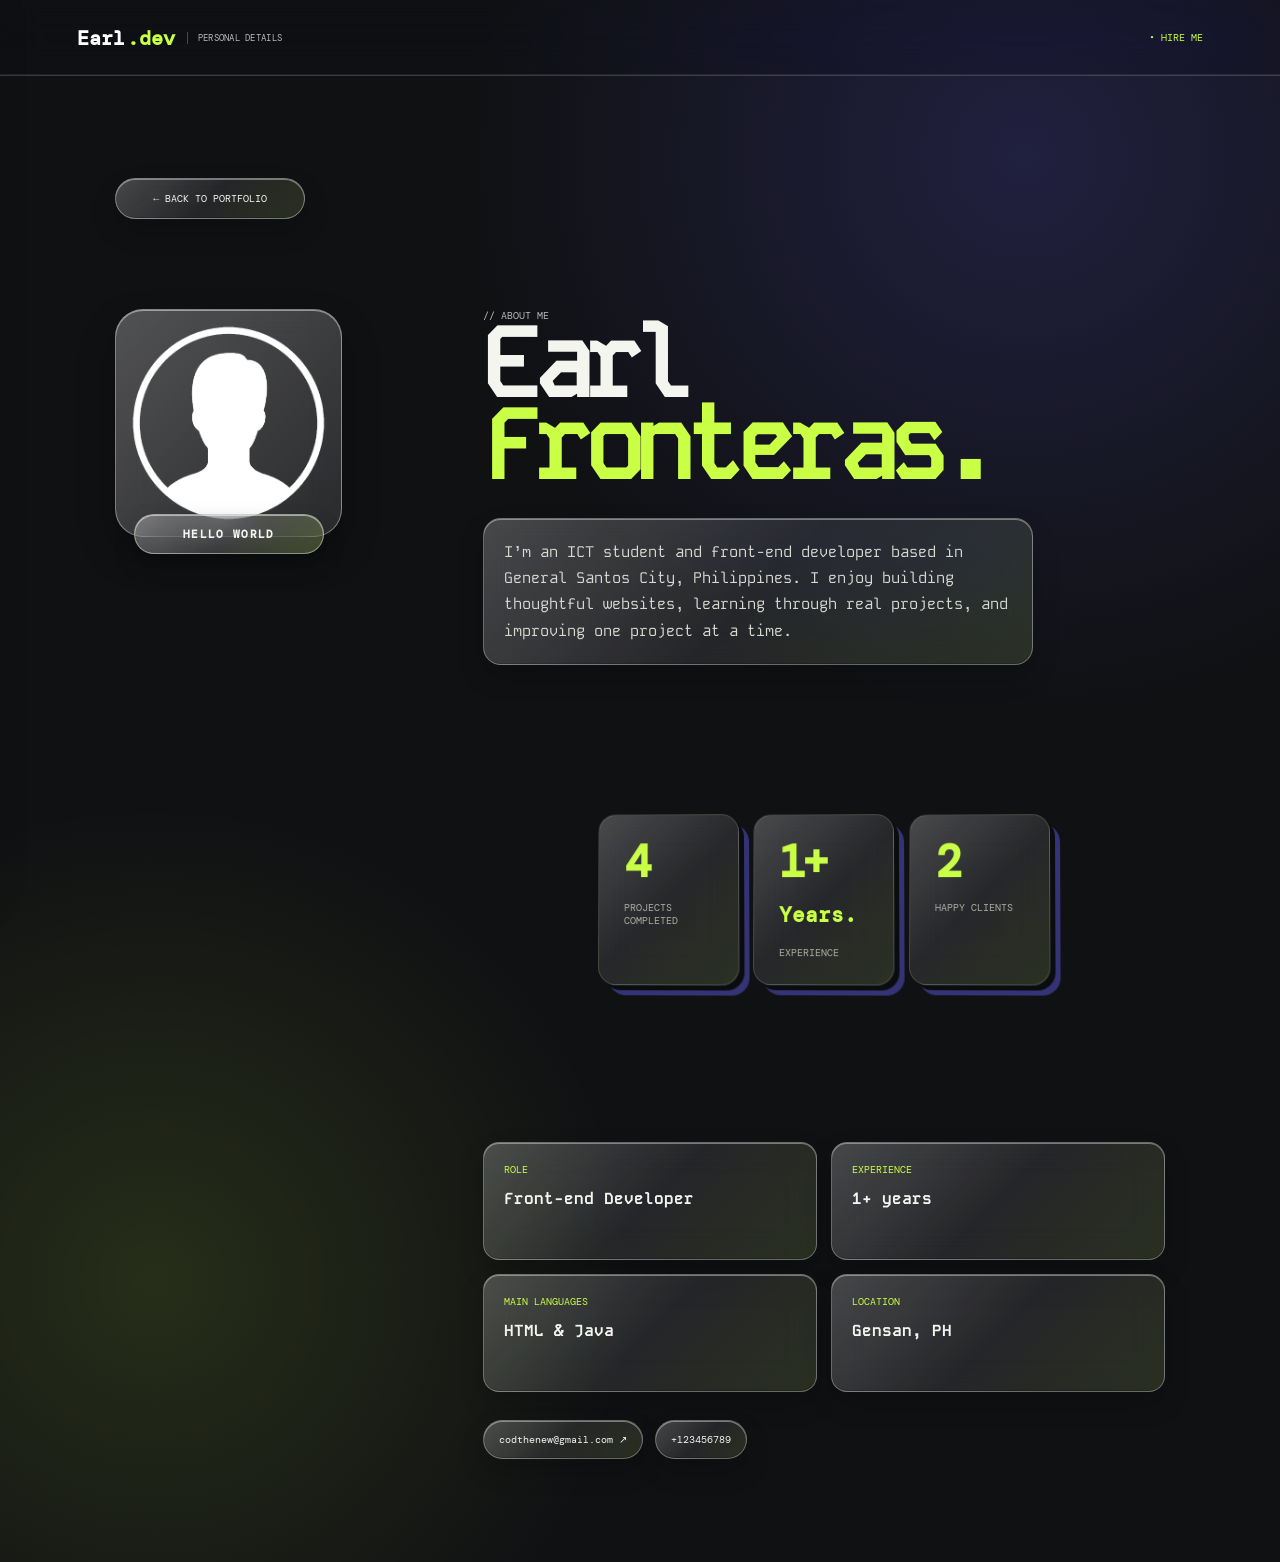
==== personal-details.html @ 598f4ed7 "Add files via upload" ====
<!doctype html>
<html lang="en">
<head>
  <meta charset="UTF-8">
  <script>try{if(localStorage.getItem('portfolio-theme')==='light')document.documentElement.classList.add('light-theme')}catch{}</script>
  <meta name="viewport" content="width=device-width,initial-scale=1">
  <title>Personal Details | </title>
  <link rel="preconnect" href="https://fonts.googleapis.com">
  <link rel="preconnect" href="https://fonts.gstatic.com" crossorigin>
  <link href="https://fonts.googleapis.com/css2?family=DM+Mono:wght@400;500&family=Kode+Mono:wght@400;500;600;700&family=Manrope:wght@400;600;700;800&display=swap" rel="stylesheet">
  <link rel="stylesheet" href="style.css">
  <style>
    body::after{content:"";position:fixed;z-index:100;inset:0;border-right:1px solid rgba(255,255,255,.42);background:linear-gradient(135deg,rgba(255,255,255,.26),rgba(255,255,255,.07) 48%,rgba(99,93,241,.16)),rgba(17,19,21,.48);box-shadow:inset 0 1px 0 rgba(255,255,255,.42),0 0 36px rgba(0,0,0,.24);transform:translateX(-101%);transition:transform .42s cubic-bezier(.76,0,.24,1);pointer-events:none;backdrop-filter:blur(24px) saturate(160%);-webkit-backdrop-filter:blur(24px) saturate(160%)}
    body.page-leaving::after,body.page-entering::after{transform:translateX(0)}
    body.page-leaving header,body.page-leaving main{opacity:0;transform:translateY(-12px);transition:opacity .25s ease,transform .25s ease}
    .details-page .back-link{justify-content:center;min-width:190px;padding:13px 18px;border:2px solid #c9ff45;border-radius:999px;transition:background .22s ease,color .22s ease,transform .25s cubic-bezier(.16,1,.3,1),box-shadow .25s ease}
    .details-page .back-link:hover,.details-page .back-link:focus-visible{background:#c9ff45;color:#101113;text-decoration:none;transform:translateX(-5px) scale(1.06);box-shadow:0 0 22px rgba(201,255,69,.55)}
    .details-page{background:radial-gradient(circle at 80% 10%,rgba(99,93,241,.2),transparent 32%),radial-gradient(circle at 12% 82%,rgba(201,255,69,.12),transparent 28%),#101113}
    .details-page header{border-bottom:1px solid rgba(255,255,255,.18);background:rgba(16,17,19,.32);box-shadow:inset 0 -1px 0 rgba(255,255,255,.08);backdrop-filter:blur(20px) saturate(155%);-webkit-backdrop-filter:blur(20px) saturate(155%)}
    .details-page .back-link,.details-page .profile-hello,.details-page .details-intro,.details-page .achievement-strip article,.details-page .details-list div,.details-page .details-contact a{border:1px solid rgba(255,255,255,.3);background:linear-gradient(135deg,rgba(255,255,255,.2),rgba(255,255,255,.05) 50%,rgba(201,255,69,.09)),rgba(255,255,255,.045);box-shadow:inset 0 1px 0 rgba(255,255,255,.38),inset 0 -1px 0 rgba(0,0,0,.18),0 12px 26px rgba(0,0,0,.19);backdrop-filter:blur(18px) saturate(150%);-webkit-backdrop-filter:blur(18px) saturate(150%)}
    .details-page .back-link{border-color:rgba(255,255,255,.38);color:#f5f5f0}.details-page .back-link:hover,.details-page .back-link:focus-visible{border-color:rgba(255,255,255,.62);background:linear-gradient(135deg,rgba(255,255,255,.3),rgba(255,255,255,.1) 50%,rgba(201,255,69,.18)),rgba(255,255,255,.08);color:#fff;box-shadow:inset 0 1px 0 rgba(255,255,255,.5),0 17px 30px rgba(0,0,0,.28)}
    .details-page .details-photo{padding:8px;border:1px solid rgba(255,255,255,.38);border-radius:28px;background:linear-gradient(135deg,rgba(255,255,255,.24),rgba(255,255,255,.06)),rgba(255,255,255,.05);box-shadow:inset 0 1px 0 rgba(255,255,255,.46),0 18px 36px rgba(0,0,0,.28);backdrop-filter:blur(18px);-webkit-backdrop-filter:blur(18px)}
    .details-page .profile-hello{border-color:rgba(255,255,255,.42);background:linear-gradient(135deg,rgba(255,255,255,.27),rgba(255,255,255,.08) 52%,rgba(201,255,69,.18)),rgba(255,255,255,.07);box-shadow:inset 0 1px 0 rgba(255,255,255,.5),0 10px 22px rgba(0,0,0,.24);color:#f5f5f0}.details-page .profile-hello:hover,.details-page .profile-hello:focus-visible{background:linear-gradient(135deg,rgba(255,255,255,.36),rgba(255,255,255,.13) 52%,rgba(201,255,69,.24)),rgba(255,255,255,.1);box-shadow:inset 0 1px 0 rgba(255,255,255,.62),0 16px 28px rgba(0,0,0,.3)}
    .details-page .details-intro{margin:32px 0;padding:20px;border-radius:18px;color:#d5d9d1}.details-page .achievement-strip,.details-page .details-list{gap:14px;background:transparent}.details-page .achievement-strip article{border-radius:18px}.details-page .achievement-strip article:hover{background:linear-gradient(135deg,rgba(255,255,255,.3),rgba(255,255,255,.1) 50%,rgba(201,255,69,.2)),rgba(255,255,255,.08);color:#f5f5f0;box-shadow:inset 0 1px 0 rgba(255,255,255,.54),0 18px 32px rgba(0,0,0,.27);transform:translateY(-7px) scale(1.04)}
    .details-page .achievement-strip article:hover strong{color:#c9ff45}.details-page .achievement-strip article:hover>span{color:#d5d9d1}.details-page .details-list div{border-radius:16px}.details-page .details-contact a{padding:12px 15px;border-radius:999px;color:#f5f5f0;transition:transform .25s cubic-bezier(.16,1,.3,1),background .25s ease,box-shadow .25s ease}.details-page .details-contact a:hover,.details-page .details-contact a:focus-visible{background:rgba(255,255,255,.16);color:#c9ff45;box-shadow:inset 0 1px 0 rgba(255,255,255,.5),0 10px 22px rgba(0,0,0,.22);transform:translateY(-3px)}
    .details-page .details-grid{grid-template-columns:minmax(210px,.55fr) 1.65fr}.details-page .achievement-strip article{min-height:164px;padding:25px}.details-page .achievement-strip strong{font-size:clamp(34px,3.5vw,50px)}.details-page .achievement-strip article>span{margin-top:16px;font-size:10px}@media(max-width:650px){.details-page .details-grid{grid-template-columns:1fr}.details-page .achievement-strip article{min-height:122px;padding:22px}}
    body.light-theme.details-page .logo span,body.light-theme.details-page .details-copy h1 span,body.light-theme.details-page .achievement-strip strong,body.light-theme.details-page .details-list dt,body.light-theme.details-page .available{color:#4d7310}body.light-theme.details-page .profile-hello{color:#243707}body.light-theme.details-page .achievement-strip article:hover strong,body.light-theme.details-page .details-contact a:hover{color:#4d7310}
    body.light-theme.details-page .details-intro{border-color:rgba(255,255,255,.72);background:linear-gradient(135deg,rgba(255,255,255,.72),rgba(255,255,255,.25) 50%,rgba(201,255,69,.12)),rgba(225,229,222,.36);box-shadow:inset 0 1px 0 rgba(255,255,255,.9),inset 0 -1px 0 rgba(69,78,67,.1),0 12px 26px rgba(44,52,42,.12);color:#384321}
    body.light-theme.details-page .achievement-strip article{border-color:rgba(255,255,255,.66);background:linear-gradient(135deg,rgba(218,223,214,.88),rgba(195,202,190,.54) 52%,rgba(176,198,128,.28)),rgba(180,189,174,.4);box-shadow:inset 0 1px 0 rgba(255,255,255,.74),inset 0 -1px 0 rgba(69,78,67,.16),0 12px 26px rgba(44,52,42,.15)}body.light-theme.details-page .achievement-strip article>span{color:#354332}
    @media (pointer:fine){body.details-page{cursor:none}body.details-page a,body.details-page button{cursor:none}.cursor-dot,.cursor-ring{position:fixed;top:0;left:0;z-index:200;pointer-events:none;opacity:0;transform:translate(-50%,-50%);transition:opacity .2s ease,width .25s cubic-bezier(.16,1,.3,1),height .25s cubic-bezier(.16,1,.3,1),background .25s ease,border-color .25s ease}.cursor-dot{width:7px;height:7px;border-radius:50%;background:#c9ff45;box-shadow:0 0 12px rgba(201,255,69,.8)}.cursor-ring{width:32px;height:32px;border:1px solid rgba(255,255,255,.72);border-radius:50%;background:rgba(255,255,255,.08);box-shadow:inset 0 1px 0 rgba(255,255,255,.45),0 3px 12px rgba(0,0,0,.2);backdrop-filter:blur(5px);-webkit-backdrop-filter:blur(5px)}.cursor-dot.is-visible,.cursor-ring.is-visible{opacity:1}.cursor-ring.is-hovering{width:48px;height:48px;border-color:#c9ff45;background:rgba(201,255,69,.14)}}
  </style>
</head>
<body class="details-page page-entering">
  <i class="cursor-dot" aria-hidden="true"></i><i class="cursor-ring" aria-hidden="true"></i>
  <header>
    <a class="logo" href="index.html">Earl<span>.dev</span><span class="role">personal details</span></a>
    <a class="available" href="mailto:earlgabfrontz@gmail.com">&bull; HIRE ME</a>
  </header>
  <main class="details-main">
    <a class="back-link" href="index.html?from=details">&larr; Back to portfolio</a>
    <div class="details-grid">
      <div class="details-photo-wrap">
        <img class="details-photo" src="profile-cutout.png" alt="Portrait of Earl">
        <button class="profile-hello" type="button" aria-label="Animate the Hello World badge">HELLO WORLD</button>
      </div>
      <div class="details-copy">
        <p class="label">// ABOUT ME</p>
        <h1>Earl<br><span>Fronteras.</span></h1>
        <p class="details-intro">I&rsquo;m an ICT student and front-end developer based in General Santos City, Philippines. I enjoy building thoughtful websites, learning through real projects, and improving one project at a time.</p>
        <section class="achievement-strip" aria-label="Experience highlights">
          <article><strong class="project-count" data-count-to="10">1</strong><span>Projects completed</span></article>
          <article><strong>1+<span> Years.</span></strong><span>Experience</span></article>
          <article><strong>2</strong><span>Happy clients</span></article>
        </section>
        <dl class="details-list">
          <div><dt>Role</dt><dd>Front-end Developer</dd></div>
          <div><dt>Experience</dt><dd>1+ years</dd></div>
          <div><dt>Main languages</dt><dd>HTML &amp; Java</dd></div>
          <div><dt>Location</dt><dd>Gensan, PH</dd></div>
        </dl>
        <div class="details-contact">
          <a href="mailto:codthenew@gmail.com">codthenew@gmail.com &nearr;</a>
          <a href="tel:123456789">+123456789</a>
        </div>
      </div>
    </div>
  </main>
  <script src="script.js"></script>
</body>
</html>
---- style.css ----
*{box-sizing:border-box}.details-list{grid-template-columns:repeat(2,minmax(0,1fr))}
.card{border-radius:18px}.language{border-radius:16px;overflow:hidden}
body .phone-art{padding:5px}.phone-art img{display:block;width:100%;height:100%;border-radius:17px;object-fit:cover;object-position:top}
.card-bottom a+a{margin-left:14px}
.letter-art{position:absolute;top:18%;right:9%;width:190px;height:140px;padding:22px;background:#f8f7ed;border:3px solid #101113;box-shadow:10px 10px 0 #e85a40;transform:rotate(8deg);transition:transform .35s ease}.letter-art::after{content:"";position:absolute;right:0;bottom:0;border-style:solid;border-width:0 0 54px 88px;border-color:transparent transparent #e85a40 transparent}.letter-art span{font:700 13px 'DM Mono',monospace;letter-spacing:.06em}.letter-art i{position:absolute;left:24px;bottom:20px;color:#e85a40;font-size:38px;font-style:normal}.confession-card:hover .letter-art{transform:rotate(-5deg) translateY(-8px)}.phone-art{position:absolute;top:13%;right:12%;width:145px;height:255px;padding-top:45px;border:5px solid #101113;border-radius:25px;background:#c9ff45;color:#101113;box-shadow:10px 10px 0 #4b45bf;text-align:center;transform:rotate(9deg);transition:transform .35s ease}.phone-art i{position:absolute;top:10px;left:50%;width:55px;height:10px;border-radius:99px;background:#101113;transform:translateX(-50%)}.phone-art strong{display:block;font:700 26px 'DM Mono',monospace}.phone-art em{display:block;margin-top:65px;font:9px 'DM Mono',monospace;font-style:normal;letter-spacing:.08em}.phone-card:hover .phone-art{transform:rotate(0) translateY(-9px)}@media(max-width:650px){.letter-art{right:-18px;opacity:.72}.phone-art{right:-12px;opacity:.72;transform:rotate(9deg) scale(.78);transform-origin:top right}}
.skill-groups{display:grid;grid-template-columns:repeat(2,minmax(0,1fr));gap:42px}.skill-group{padding:24px;border:1px solid rgba(255,255,255,.24);border-radius:22px;background:linear-gradient(135deg,rgba(255,255,255,.14),rgba(255,255,255,.045) 48%,rgba(255,255,255,.1)),rgba(255,255,255,.03);box-shadow:inset 0 1px 0 rgba(255,255,255,.26),inset 0 -1px 0 rgba(0,0,0,.15),0 14px 28px rgba(0,0,0,.13);backdrop-filter:blur(18px) saturate(145%);-webkit-backdrop-filter:blur(18px) saturate(145%);transition:transform .35s cubic-bezier(.16,1,.3,1),border-color .35s ease,box-shadow .35s ease}.skill-group:hover{transform:translateY(-5px);border-color:rgba(255,255,255,.46);box-shadow:inset 0 1px 0 rgba(255,255,255,.38),inset 0 -1px 0 rgba(0,0,0,.1),0 20px 36px rgba(0,0,0,.22)}.skill-group h3{margin:0 0 25px;color:#c9ff45;font:700 14px 'DM Mono',monospace;text-transform:uppercase;letter-spacing:.08em}.skill-group .skill-bars{grid-template-columns:1fr;gap:22px}body.light-theme .skill-group{border-color:rgba(255,255,255,.66);background:linear-gradient(135deg,rgba(255,255,255,.62),rgba(255,255,255,.2) 48%,rgba(255,255,255,.42)),rgba(225,229,222,.32);box-shadow:inset 0 1px 0 rgba(255,255,255,.84),inset 0 -1px 0 rgba(69,78,67,.1),0 14px 28px rgba(44,52,42,.1)}@media(max-width:650px){.skill-groups{grid-template-columns:1fr;gap:22px}.skill-group{padding:20px}}
.hero-bio{padding:20px;border:1px solid rgba(255,255,255,.3);border-left:4px solid #c9ff45;border-radius:18px;background:linear-gradient(135deg,rgba(255,255,255,.17),rgba(255,255,255,.045) 50%,rgba(201,255,69,.08)),rgba(255,255,255,.04);box-shadow:inset 0 1px 0 rgba(255,255,255,.36),inset 0 -1px 0 rgba(0,0,0,.18),0 14px 30px rgba(0,0,0,.2);backdrop-filter:blur(20px) saturate(155%);-webkit-backdrop-filter:blur(20px) saturate(155%)}body.light-theme .hero-bio{border-color:rgba(255,255,255,.7);border-left-color:#8bbf24;background:linear-gradient(135deg,rgba(255,255,255,.65),rgba(255,255,255,.22) 50%,rgba(201,255,69,.12)),rgba(225,229,222,.34);box-shadow:inset 0 1px 0 rgba(255,255,255,.85),inset 0 -1px 0 rgba(69,78,67,.1),0 14px 30px rgba(44,52,42,.12)}
body.details-page .achievement-strip article{border:1px solid #ffffff24;box-shadow:5px 5px 0 #0b0c0d,10px 10px 0 #635df170;transform:perspective(700px) rotateX(2deg) rotateY(-2deg);transform-style:preserve-3d}body.details-page .achievement-strip article:hover{box-shadow:9px 9px 0 #0b0c0d,16px 16px 0 #635df180;transform:perspective(700px) translateY(-7px) rotateX(5deg) rotateY(-5deg) scale(1.04)}
body .hero-bio{cursor:zoom-in;transition:transform .25s cubic-bezier(.16,1,.3,1),background .25s ease,box-shadow .25s ease}body .hero-bio:hover{background:linear-gradient(135deg,rgba(255,255,255,.25),rgba(255,255,255,.08) 50%,rgba(201,255,69,.14)),rgba(255,255,255,.07);box-shadow:inset 0 1px 0 rgba(255,255,255,.46),inset 0 -1px 0 rgba(0,0,0,.12),0 20px 38px rgba(0,0,0,.28);transform:scale(1.025)}body .hero-bio:active{transform:scale(.98)}
.hero h1 .hero-word{-webkit-text-stroke:1px #dfff8d;text-shadow:2px 2px 0 #8eaf33,4px 4px 0 #6d8328,6px 6px 0 #4c5b1e,8px 8px 0 #635df1,12px 12px 18px rgba(0,0,0,.38);transition:text-shadow .3s ease}.hero h1:hover .hero-word{text-shadow:2px 2px 0 #8eaf33,5px 5px 0 #6d8328,8px 8px 0 #4c5b1e,12px 12px 0 #635df1,17px 17px 23px rgba(0,0,0,.45)}@media(max-width:650px){.hero h1 .hero-word{-webkit-text-stroke:0;text-shadow:2px 2px 0 #71872a,4px 4px 0 #635df1,7px 7px 12px rgba(0,0,0,.35)}}
@media(max-width:650px){body .intro-screen{min-height:100dvh;padding:24px 16px}body .intro-kicker{width:min(100%,320px);height:40px;font-size:clamp(22px,8vw,32px);white-space:nowrap}body .intro-progress{width:min(250px,74vw);margin-top:22px}}
#work .github-activity{display:block;width:100%;max-width:900px;padding:18px;border-radius:14px;background:#17181b}#work .github-activity svg{vertical-align:middle;margin-right:7px}#work .github-activity-label{vertical-align:middle}#work .github-activity-label b{margin-left:7px;font-size:15px}.github-chart{display:block;width:100%;min-height:118px;margin-top:16px;border-radius:8px;background:#101113;object-fit:contain}body.light-theme #work .github-activity{background:#c3c6c2}body.light-theme .github-chart{background:#ced1cd}
html body.light-theme{background:#ced1cd;color:#17191a}html body.light-theme header,html body.light-theme nav{background:rgba(206,209,205,.94)}html body.light-theme .skills-section{background:#c3c6c2}
.details-photo-wrap{position:relative;width:min(100%,330px)}.details-photo-wrap .details-photo{display:block;width:100%}.profile-hello{position:absolute;left:50%;bottom:-17px;z-index:2;min-width:190px;padding:12px 20px;border:2px solid #101113;border-radius:999px;background:#c9ff45;color:#101113;box-shadow:5px 5px 0 #635df1;transform:translateX(-50%);cursor:pointer;font:700 11px 'DM Mono',monospace;letter-spacing:.12em;text-align:center;white-space:nowrap;transition:transform .25s cubic-bezier(.16,1,.3,1),box-shadow .25s ease,background .25s ease}.profile-hello:hover,.profile-hello:focus-visible{background:#f5f5f0;box-shadow:8px 8px 0 #635df1;transform:translateX(-50%) translateY(-6px) rotate(-2deg);outline:none}.profile-hello.is-popping{animation:hello-pop .55s cubic-bezier(.16,1,.3,1)}@keyframes hello-pop{35%{transform:translateX(-50%) translateY(-14px) rotate(4deg) scale(1.14)}70%{transform:translateX(-50%) translateY(2px) rotate(-2deg) scale(.96)}100%{transform:translateX(-50%)}}@media(max-width:650px){.details-photo-wrap{width:min(72vw,290px)}.profile-hello{min-width:170px;padding:10px 16px;font-size:10px}}
header{position:relative;top:auto;z-index:auto;background:transparent;backdrop-filter:none}header>.theme-toggle{margin-left:auto;margin-right:18px}nav{position:fixed;top:10px;left:50%;z-index:30;display:flex;gap:3px;padding:6px;border:1px solid rgba(255,255,255,.3);border-radius:999px;background:linear-gradient(135deg,rgba(255,255,255,.19),rgba(255,255,255,.055) 45%,rgba(255,255,255,.12)),rgba(18,20,23,.46);box-shadow:inset 0 1px 0 rgba(255,255,255,.34),inset 0 -1px 0 rgba(0,0,0,.2),0 10px 30px rgba(0,0,0,.25);transform:translateX(-50%);backdrop-filter:blur(22px) saturate(165%);-webkit-backdrop-filter:blur(22px) saturate(165%)}body.is-loading nav{display:none}nav a{width:auto;min-width:57px;height:38px;padding:0 12px}html body.light-theme nav{border-color:rgba(255,255,255,.66);background:linear-gradient(135deg,rgba(255,255,255,.58),rgba(255,255,255,.22) 45%,rgba(255,255,255,.42)),rgba(225,229,222,.42);box-shadow:inset 0 1px 0 rgba(255,255,255,.8),inset 0 -1px 0 rgba(69,78,67,.12),0 10px 30px rgba(44,52,42,.14)}
html{scroll-behavior:smooth;scroll-padding-top:76px}
body{margin:0;overflow-x:hidden;background:#101113;color:#f5f5f0;font-family:"Kode Mono",monospace;touch-action:pan-y;transition:background-color .5s ease,color .5s ease}
.skip-link{position:fixed;z-index:20;top:12px;left:12px;padding:10px 14px;background:#c9ff45;color:#101113;text-decoration:none;font:10px 'DM Mono',monospace;text-transform:uppercase;transform:translateY(-150%);transition:transform .2s ease}.skip-link:focus{transform:translateY(0);outline:2px solid #fff;outline-offset:2px}a:focus-visible,button:focus-visible{outline:2px solid #c9ff45;outline-offset:4px}
body.is-loading{overflow:hidden}.intro-screen{position:fixed;z-index:10;inset:0;display:grid;place-content:center;text-align:center;background:#101113;transition:opacity .6s ease,visibility .6s ease}.intro-kicker{position:relative;width:min(360px,78vw);height:44px;margin:0;color:#c9ff45;font:700 clamp(25px,5vw,46px) 'DM Mono',monospace;letter-spacing:-.07em}.intro-kicker span{position:absolute;inset:0;display:grid;place-items:center;opacity:0;animation:welcome-cycle 2s ease forwards}.intro-kicker span:nth-child(2){animation-delay:2s}.intro-kicker span:nth-child(3){animation-delay:4s}.intro-kicker span:nth-child(4){animation-delay:6s}.intro-kicker span:nth-child(5){animation-delay:8s}.intro-kicker span:nth-child(6){animation-delay:10s}.intro-kicker span:nth-child(7){animation-delay:12s}.intro-progress{width:min(270px,65vw);height:2px;margin:30px auto 0;background:#ffffff29;overflow:hidden}.intro-progress i{display:block;width:100%;height:100%;background:#c9ff45;transform:translateX(-100%);animation:intro-load 15s cubic-bezier(.16,1,.3,1) forwards}.intro-screen.is-hidden{opacity:0;visibility:hidden;pointer-events:none}@keyframes intro-load{to{transform:translateX(0)}}@keyframes welcome-cycle{0%{opacity:0;transform:translateY(5px)}12%,88%{opacity:1;transform:translateY(0)}100%{opacity:0;transform:translateY(-5px)}}
header{height:76px;padding:0 6vw;border-bottom:1px solid #ffffff29;display:flex;align-items:center;justify-content:space-between}
.logo{display:flex;align-items:center;gap:2px;color:#fff;text-decoration:none;font:700 20px 'DM Mono',monospace}.logo .role{margin-left:10px;padding-left:10px;border-left:1px solid #ffffff3d;color:#b7bbb5;font:9px 'DM Mono',monospace;text-transform:uppercase;letter-spacing:.03em}header,.logo,.logo .role,.label,.intro,.hero-bio,.terminal,.terminal-head,.output,.language,footer{transition:background-color .5s ease,color .5s ease,border-color .5s ease}
.logo span,h1 span,.green,.section-title span{color:#c9ff45}
nav{display:flex;gap:3px}
nav a,.available,.label{font:10px 'DM Mono',monospace;text-transform:uppercase;color:#b7bbb5;text-decoration:none}
nav a{display:grid;place-items:center;width:auto;min-width:57px;height:38px;padding:0 12px;border:1px solid transparent;border-radius:999px;transition:color .25s ease,background-color .25s ease,border-color .25s ease,box-shadow .25s ease,transform .25s cubic-bezier(.16,1,.3,1)}nav a:hover,nav a:focus-visible{border-color:rgba(255,255,255,.36);background:rgba(255,255,255,.22);color:#fff;box-shadow:inset 0 1px 0 rgba(255,255,255,.36),0 5px 14px rgba(0,0,0,.16);transform:translateY(-1px);outline:none}body.light-theme nav a:hover,body.light-theme nav a:focus-visible{border-color:rgba(255,255,255,.75);background:rgba(255,255,255,.54);color:#111315;box-shadow:inset 0 1px 0 rgba(255,255,255,.86),0 5px 14px rgba(43,52,42,.12)}
.theme-toggle{width:34px;height:34px;padding:0;border:1px solid #ffffff44;border-radius:50%;background:transparent;color:#c9ff45;cursor:pointer;font-size:17px;transition:background .2s ease,color .2s ease,transform .2s ease}.theme-toggle:hover{background:#c9ff45;color:#101113;transform:rotate(20deg)}
.available{color:#c9ff45}
.hero,section{padding:9vw}
.hero{min-height:calc(100vh - 76px)}
.label{margin:0}
.hero-grid{display:grid;grid-template-columns:1.1fr .9fr;gap:7vw;align-items:center;margin:11vh 0}
.hero h1,#contact h2{font-size:clamp(64px,9vw,140px);line-height:.82;letter-spacing:-.1em;margin:0}
.hero-title{display:flex;flex-direction:column;align-items:flex-start}.hero-word{display:block;color:inherit;opacity:0;transition:opacity .3s ease,transform .85s cubic-bezier(.16,1,.3,1)}.hero-word-front{transform:translateX(-110%)}.hero-word-developer{transform:translateX(110%);transition-delay:.12s}.intro-complete .hero-word{opacity:1;transform:translateX(0)}.hero-bio{max-width:560px;margin:28px 0 0;color:#b7bbb5;font-size:clamp(12px,1.05vw,15px);line-height:1.7}.portrait-wrap{display:grid;place-items:center}.profile-photo{width:clamp(190px,27vw,360px);aspect-ratio:1;object-fit:cover;border-radius:50%;border:4px solid #c9ff45;box-shadow:12px 12px 0 #635df1;opacity:0;transform:translateX(90px) rotate(6deg);transition:opacity .35s ease,transform .8s cubic-bezier(.16,1,.3,1);cursor:pointer}.intro-complete .profile-photo{opacity:1;transform:translateX(0) rotate(0)}.intro-complete .portrait-wrap:hover .profile-photo{transform:scale(1.1) rotate(-3deg);box-shadow:18px 18px 0 #635df1}
.portrait-wrap{position:relative}.profile-stats{position:absolute;right:-4%;bottom:-8px;display:grid;gap:9px;z-index:2;opacity:0;transform:translateX(35px);transition:opacity .4s ease .45s,transform .55s cubic-bezier(.16,1,.3,1) .45s}.intro-complete .profile-stats{opacity:1;transform:translateX(0)}.intro-complete .portrait-wrap:hover .profile-stats{transform:translateX(0) scale(1.06)}.profile-stats p{margin:0;padding:11px 15px;background:#f5f5f0;color:#101113;border:1px solid #1011131f;border-radius:4px;box-shadow:5px 5px 0 #1011131c;font:600 10px 'DM Mono',monospace;text-transform:uppercase;white-space:nowrap;transition:transform .2s ease,box-shadow .2s ease}.profile-stats p:hover{transform:scale(1.06);box-shadow:7px 7px 0 #635df1}.profile-stats b{display:inline-grid;place-items:center;width:18px;height:18px;margin-right:8px;border-radius:50%;background:#101113;color:#c9ff45;font-size:9px;vertical-align:middle}
.terminal{padding:18px 25px;background:#1c1e21;border:1px solid #ffffff25;box-shadow:10px 10px #c9ff45;font:11px/1.7 'DM Mono',monospace;color:#f5f5f0}
.terminal-head{margin:-18px -25px 18px;padding:8px 12px;border-bottom:1px solid #ffffff25;color:#91968e;font-size:9px}
.terminal-head i{display:inline-block;width:7px;height:7px;background:#f15b50;border-radius:50%;margin-right:5px}
.terminal-head i:nth-child(2){background:#f3c85b}.terminal-head i:nth-child(3){background:#c9ff45}
.output{color:#9ba399;margin-left:15px}.terminal em{display:inline-block;background:#c9ff45;width:8px;height:14px;vertical-align:middle}
.intro{border-top:1px solid #ffffff29;padding-top:18px;max-width:100%;font-size:13px;color:#b7bbb5}.intro a{float:right;color:#c9ff45;text-decoration:none;font:10px 'DM Mono',monospace}
.ticker{overflow:hidden;white-space:nowrap;background:#c9ff45;color:#101113;padding:17px 0;font:11px 'DM Mono',monospace;letter-spacing:.05em}.ticker span{display:block;width:max-content;animation:ticker-scroll 18s linear infinite}@keyframes ticker-scroll{to{transform:translateX(-33.333%)}}@media(prefers-reduced-motion:reduce){.ticker span{animation:none}}
section>.label{border-bottom:1px solid #ffffff29;padding-bottom:15px;margin-bottom:50px}
.work-heading{display:flex;align-items:end;justify-content:space-between;gap:40px;margin:-10px 0 55px}.work-heading h2{margin:0;font-size:clamp(42px,6.3vw,88px);letter-spacing:-.1em;line-height:.86}.work-heading h2 span{color:#c9ff45}.work-heading p{max-width:300px;margin:0;color:#aab0a5;font:11px/1.7 'DM Mono',monospace;text-transform:uppercase}.scroll-reveal-left,.scroll-reveal-right{opacity:0;transition:opacity .35s ease,transform .8s cubic-bezier(.16,1,.3,1)}.scroll-reveal-left{transform:translateX(-90px)}.scroll-reveal-right{transform:translateX(90px)}.scroll-reveal-left.is-revealed,.scroll-reveal-right.is-revealed{opacity:1;transform:translateX(0)}.works{display:grid;grid-template-columns:1fr 1fr;gap:25px}.card{position:relative;min-height:390px;padding:24px;display:flex;flex-direction:column;justify-content:space-between;overflow:hidden;transition:transform .25s ease,box-shadow .25s ease}.card:hover{z-index:1;transform:scale(1.025);box-shadow:0 0 26px rgba(201,255,69,.7)}.card:first-child{grid-column:span 2;min-height:490px}.card small,.card p,.card-top span,.card a{font:10px 'DM Mono',monospace}.card-top{position:relative;z-index:2;display:flex;justify-content:space-between;gap:15px}.card-top span{opacity:.7}.card-bottom{position:relative;z-index:2;display:flex;align-items:end;justify-content:space-between;gap:24px}.card h2{font-size:clamp(42px,7vw,105px);letter-spacing:-.1em;line-height:.78;margin:0}.card-bottom>div{width:min(210px,43%)}.card p{margin:0 0 13px;line-height:1.55}.card a{display:inline-block;color:inherit;text-decoration:none;border-bottom:1px solid currentColor;padding-bottom:4px;text-transform:uppercase}.card a b{font-size:14px;margin-left:7px}.work-note{margin:22px 0 0;color:#aab0a5;font:10px 'DM Mono',monospace;letter-spacing:.04em}.github-activity{display:inline-flex;align-items:center;gap:9px;margin-top:16px;padding:12px 15px;border:1px solid #ffffff45;color:#f5f5f0;text-decoration:none;font:10px 'DM Mono',monospace;text-transform:uppercase;transition:background .2s ease,color .2s ease,transform .2s ease}.github-activity:hover,.github-activity:focus-visible{background:#c9ff45;color:#101113;transform:translateY(-3px);outline:none}.github-activity svg{width:18px;height:18px;fill:currentColor}.github-activity span{font-size:15px}
.works{transition:filter .25s ease}.works:hover{filter:drop-shadow(0 0 18px rgba(201,255,69,.42))}
.purple{background:#635df1;color:#101113}.white{background:#e8e9df;color:#101113}.orange{background:#e85a40;color:#101113}
.calculator{isolation:isolate}.calculator-art{position:absolute;z-index:0;right:11%;top:50%;width:250px;padding:20px;background:#27283c;border:3px solid #101113;border-radius:20px;box-shadow:12px 12px 0 #4b45bf;transform:translateY(-50%) rotate(10deg);opacity:.75;transition:transform .45s cubic-bezier(.16,1,.3,1),opacity .3s ease}.calculator:hover .calculator-art{transform:translateY(-60%) rotate(4deg);opacity:1}.calc-screen{display:block;height:55px;margin-bottom:18px;padding:13px;text-align:right;border:3px solid #101113;border-radius:7px;background:#c9ff45;font:15px 'DM Mono',monospace}.calc-keys{display:grid;grid-template-columns:repeat(3,1fr);gap:10px}.calc-keys i{height:36px;border:2px solid #101113;border-radius:7px;background:#a8a4ff}.calc-keys i:nth-child(3n){background:#c9ff45}.health-art{position:absolute;right:10%;top:18%;width:150px;height:150px;border:13px solid #c9ff45;border-left-color:#101113;border-radius:50%;display:grid;place-content:center;text-align:center;transform:rotate(-25deg);transition:transform .4s ease}.health:hover .health-art{transform:rotate(30deg) scale(1.1)}.health-art strong{font-size:48px;letter-spacing:-.1em;line-height:.8}.health-art em{font:8px 'DM Mono',monospace;font-style:normal;margin-top:8px}.archive-art{position:absolute;right:-18px;top:61px;display:grid;grid-template-columns:repeat(2,100px);gap:8px;transform:rotate(12deg);transition:transform .4s ease}.archive:hover .archive-art{transform:rotate(0) translate(-12px,8px)}.archive-art i{display:grid;place-items:center;width:100px;height:86px;background:#101113;color:#e85a40;font:24px 'DM Mono',monospace;font-style:normal}.archive-art i:nth-child(2),.archive-art i:nth-child(3){background:#c9ff45;color:#101113}@media(max-width:650px){.work-heading{display:block;margin-bottom:40px}.work-heading p{margin-top:22px}.calculator-art{right:-20px;width:190px;padding:14px;opacity:.5}.calc-screen{height:42px;margin-bottom:12px;padding:9px;font-size:12px}.calc-keys{gap:7px}.calc-keys i{height:27px}.card-bottom{display:block}.card-bottom>div{width:100%;margin-top:22px}.health-art{right:7%;top:18%;width:130px;height:130px}.archive-art{top:60px}.work-note{line-height:1.6}}
.section-title{font-size:clamp(40px,6vw,85px);line-height:.9;letter-spacing:-.09em;margin:0 0 50px}
.language-grid{display:grid;grid-template-columns:repeat(3,1fr);gap:18px}.language{min-height:230px;padding:25px;border:1px solid rgba(255,255,255,.25);background:linear-gradient(135deg,rgba(255,255,255,.15),rgba(255,255,255,.045) 48%,rgba(255,255,255,.1)),rgba(255,255,255,.035);box-shadow:inset 0 1px 0 rgba(255,255,255,.25),inset 0 -1px 0 rgba(0,0,0,.16),0 12px 26px rgba(0,0,0,.12);backdrop-filter:blur(18px) saturate(145%);-webkit-backdrop-filter:blur(18px) saturate(145%);transition:transform .35s cubic-bezier(.16,1,.3,1),border-color .35s ease,box-shadow .35s ease,background .35s ease}.language:hover{position:relative;z-index:1;transform:translateY(-8px) scale(1.025);border-color:rgba(255,255,255,.52);background:linear-gradient(135deg,rgba(255,255,255,.24),rgba(255,255,255,.08) 48%,rgba(201,255,69,.12)),rgba(255,255,255,.07);box-shadow:inset 0 1px 0 rgba(255,255,255,.42),inset 0 -1px 0 rgba(0,0,0,.12),0 18px 36px rgba(0,0,0,.25)}.language b{display:grid;place-items:center;width:75px;height:75px;border:1px solid rgba(255,255,255,.3);border-radius:22px;background:linear-gradient(135deg,rgba(255,255,255,.25),rgba(255,255,255,.06)),rgba(255,255,255,.08)!important;box-shadow:inset 0 1px 0 rgba(255,255,255,.38),0 8px 18px rgba(0,0,0,.18);font:700 28px 'DM Mono',monospace;color:#fff}.language h3{font-size:24px;margin:30px 0 5px}.language p{font:10px 'DM Mono',monospace;color:#aab0a5;text-transform:uppercase}.language.js{background:linear-gradient(135deg,rgba(255,255,255,.15),rgba(255,255,255,.045) 48%,rgba(255,255,255,.1)),rgba(255,255,255,.035);color:#f5f5f0}.language.js p{color:#aab0a5}
.html b{background:#e44d26}.css b{background:#264de4}.js{background:#f7df1e;color:#111}.js b{background:#111;color:#f7df1e}.js p{color:#514c14}
.language-logo{display:block;width:48px;height:48px;object-fit:contain}.react b{background:#20232a}.python b{background:#3776ab}.java b{background:#f5f5f0}
.skills-section{background:#17181b}.skills-heading{display:flex;align-items:end;justify-content:space-between;gap:40px}.skills-heading .section-title{margin-bottom:50px}.skills-heading p{max-width:300px;margin:0 0 50px;color:#aab0a5;font:10px/1.7 'DM Mono',monospace;text-transform:uppercase}.skill-bars{display:grid;grid-template-columns:repeat(2,minmax(0,1fr));gap:28px 42px}.skill-bar-label{display:flex;justify-content:space-between;align-items:center;margin-bottom:11px;font:11px 'DM Mono',monospace;text-transform:uppercase}.skill-bar-label strong{color:#c9ff45;font-weight:500}.skill-bar-track{height:22px;padding:4px;border:1px solid rgba(255,255,255,.16);border-radius:999px;background:rgba(255,255,255,.09);box-shadow:inset 0 1px 3px rgba(0,0,0,.2),0 1px 0 rgba(255,255,255,.14);overflow:hidden}.skill-bar-track i{display:block;width:var(--level);height:100%;border-radius:999px;background:linear-gradient(90deg,#a9dd32,#c9ff45 65%,#ecffc4);box-shadow:inset 0 1px 0 rgba(255,255,255,.48),0 0 12px rgba(201,255,69,.35);transform:scaleX(0);transform-origin:left}.skills-section.is-filled .skill-bar-track i{animation:skill-fill 1.1s cubic-bezier(.16,1,.3,1) both}.skill-bar:nth-child(2) i{animation-delay:.08s}.skill-bar:nth-child(3) i{animation-delay:.16s}.skill-bar:nth-child(4) i{animation-delay:.24s}.skill-bar:nth-child(5) i{animation-delay:.32s}.skill-bar:nth-child(6) i{animation-delay:.4s}@keyframes skill-fill{to{transform:scaleX(1)}}body.light-theme .skills-section{background:#e7e8df}body.light-theme .skill-bar-track{border-color:rgba(255,255,255,.65);background:rgba(255,255,255,.35);box-shadow:inset 0 1px 3px rgba(69,78,67,.12),0 1px 0 rgba(255,255,255,.68)}@media(prefers-reduced-motion:reduce){.skill-bar-track i{transform:scaleX(1)}.skills-section.is-filled .skill-bar-track i{animation:none}}@media(max-width:650px){.skills-heading{display:block}.skills-heading .section-title{margin-bottom:24px}.skills-heading p{margin:0 0 36px}.skill-bars{grid-template-columns:1fr;gap:20px}}
.scroll-letter{display:inline-block;opacity:0;transform:translateY(.55em) rotate(3deg);transition:opacity .45s ease,transform .55s cubic-bezier(.16,1,.3,1);transition-delay:var(--letter-delay)}.letters-visible .scroll-letter{opacity:1;transform:translateY(0) rotate(0)}.skills-heading .section-title{cursor:pointer}.skills-heading .section-title:focus-visible{outline:2px solid #c9ff45;outline-offset:10px}.skills-heading .section-title.letters-scattered .scroll-letter{opacity:1;transform:translate(var(--scatter-x),var(--scatter-y)) rotate(var(--scatter-rotate)) scale(var(--scatter-scale));transition:opacity .3s ease,transform .85s cubic-bezier(.16,1,.3,1);transition-delay:var(--scatter-delay)}.skills-heading .section-title.letters-arranged .scroll-letter{opacity:1;transform:translate(0) rotate(0) scale(1);transition:opacity .3s ease,transform .85s cubic-bezier(.16,1,.3,1);transition-delay:var(--scatter-delay)}.skills-heading .section-title.letters-scattered .scroll-letter:hover{color:#635df1}@media(prefers-reduced-motion:reduce){.scroll-letter,.scroll-reveal-left,.scroll-reveal-right,.skills-heading .section-title.letters-scattered .scroll-letter,.skills-heading .section-title.letters-arranged .scroll-letter{opacity:1;transform:none;animation:none;transition:none}}
#contact{background:#c9ff45;color:#101113;min-height:550px}#contact .label{border-color:#10111344;color:#384321}#contact h2{margin:14vh 0 50px}#contact h2 span{color:#635df1}.mail{display:block;width:max-content;max-width:100%;color:#101113;text-decoration:none;border-bottom:2px solid;padding-bottom:8px;font:clamp(15px,2vw,26px) 'DM Mono',monospace;overflow-wrap:anywhere}.phone{display:block;color:#101113;text-decoration:none;font:13px 'DM Mono',monospace;margin-top:22px}.social-links{display:flex;gap:10px;margin-top:16px}.social-links a{display:inline-grid;place-items:center;width:42px;height:42px;border:1px solid #101113;border-radius:50%;color:#101113;text-decoration:none;font-size:0;transition:background .2s ease,color .2s ease,transform .2s ease}.social-links a:hover,.social-links a:focus-visible{background:#101113;color:#c9ff45;transform:translateY(-3px) scale(1.08);outline:none}.social-links svg{width:18px;height:18px;fill:currentColor}.social-links svg rect,.social-links svg circle{fill:none;stroke:currentColor;stroke-width:2}
footer{display:flex;justify-content:space-between;padding:20px 6vw;color:#aab0a5;font:9px 'DM Mono',monospace}
section[id]{scroll-margin-top:76px}
@media(min-width:651px) and (max-width:960px){header{padding:0 5vw}.hero,section{padding:8vw 6vw}.hero-grid{gap:4vw}.hero-bio{font-size:12px}.profile-photo{width:min(31vw,290px)}.works{gap:16px}.language-grid{grid-template-columns:repeat(2,1fr)}.skills-section .skill-bars{gap:24px}body .details-main{padding:8vw 6vw}body .details-grid{gap:7vw}}
body.light-theme{background:#f4f4ed;color:#111315}body.light-theme header,body.light-theme section>.label{border-color:#1113152b}body.light-theme .logo{color:#111315}body.light-theme nav a,body.light-theme .label{color:#5d625c}body.light-theme .theme-toggle{border-color:#11131544;color:#384321}body.light-theme .hero-bio,body.light-theme .intro{color:#5d625c}body.light-theme .terminal{background:#e7e8df;border-color:#1113152b;color:#111315}body.light-theme .terminal-head{border-color:#1113152b;color:#62685f}body.light-theme .output{color:#5d625c}body.light-theme .language{border-color:rgba(255,255,255,.66);background:linear-gradient(135deg,rgba(255,255,255,.63),rgba(255,255,255,.2) 48%,rgba(255,255,255,.43)),rgba(225,229,222,.34);box-shadow:inset 0 1px 0 rgba(255,255,255,.86),inset 0 -1px 0 rgba(69,78,67,.1),0 12px 26px rgba(44,52,42,.1)}body.light-theme .language.js{color:#111315}body.light-theme .language p,body.light-theme .language.js p{color:#5d625c}body.light-theme .language b{border-color:rgba(255,255,255,.72);box-shadow:inset 0 1px 0 rgba(255,255,255,.78),0 8px 18px rgba(44,52,42,.12)}body.light-theme footer{color:#5d625c}body.light-theme .intro-screen{background:#101113;color:#f5f5f0}
@media(max-width:650px){html{scroll-padding-top:64px}section[id]{scroll-margin-top:64px}header{height:64px;padding:0 7vw}nav{display:none}.available{font-size:8px}.logo .role{display:none}.theme-toggle{margin-left:auto;margin-right:12px}.hero,section{padding:20vw 7vw}.hero{min-height:calc(100vh - 64px)}.hero-grid{grid-template-columns:1fr;margin:12vh 0 7vh;gap:9vh}.hero h1,#contact h2{font-size:17vw}.hero-bio{margin-top:20px;font-size:11px;line-height:1.65}.profile-photo{width:min(68vw,260px);border-width:3px;box-shadow:7px 7px 0 #635df1}.intro{font-size:11px}.works,.language-grid{grid-template-columns:1fr}.card:first-child{grid-column:auto}.card,.card:first-child{min-height:260px}.language{min-height:160px}.language h3{margin:16px 0 5px}footer span:nth-child(2){display:none}}
@media(max-width:650px){.profile-stats{right:-3vw;bottom:-40px;gap:6px}.profile-stats p{padding:8px 10px;font-size:8px}.profile-stats b{width:15px;height:15px;margin-right:5px;font-size:7px}}
.intro-kicker{position:relative;width:min(360px,78vw);height:44px;margin:0;color:#c9ff45;font-size:clamp(25px,5vw,46px);letter-spacing:-.07em}.intro-kicker span{position:absolute;inset:0;display:grid;place-items:center;opacity:0;animation:welcome-cycle 2s ease forwards}.intro-kicker span:nth-child(2){animation-delay:2s}.intro-kicker span:nth-child(3){animation-delay:4s}.intro-kicker span:nth-child(4){animation-delay:6s}.intro-kicker span:nth-child(5){animation-delay:8s}.intro-kicker span:nth-child(6){animation-delay:10s}.intro-kicker span:nth-child(7){animation-delay:12s}.intro-progress{margin-top:24px}.intro-progress i{animation-duration:15s}@media(max-width:650px){.intro-kicker{font-size:clamp(24px,8vw,36px)}}
.intro-kicker{width:min(400px,88vw);height:58px;font-size:clamp(18px,4.8vw,38px);letter-spacing:-.055em}.intro-kicker span{padding:0 20px;border:1px solid rgba(255,255,255,.34);border-radius:999px;background:linear-gradient(135deg,rgba(255,255,255,.21),rgba(255,255,255,.045) 48%,rgba(201,255,69,.13)),rgba(255,255,255,.045);box-shadow:inset 0 1px 0 rgba(255,255,255,.42),inset 0 -1px 0 rgba(0,0,0,.2),0 12px 28px rgba(0,0,0,.3);color:#eaffbb;text-shadow:0 1px 1px rgba(0,0,0,.3),0 0 14px rgba(201,255,69,.25);white-space:nowrap;backdrop-filter:blur(18px) saturate(155%);-webkit-backdrop-filter:blur(18px) saturate(155%)}@media(max-width:650px){.intro-kicker{width:min(340px,88vw);height:50px;font-size:clamp(17px,7vw,30px)}.intro-kicker span{padding:0 14px;border-radius:999px}}
.details-button{display:inline-flex;align-items:center;justify-content:space-between;gap:34px;min-width:210px;margin-top:25px;padding:14px 20px;border:2px solid #c9ff45;border-radius:999px;color:#c9ff45;text-decoration:none;font:10px 'DM Mono',monospace;text-transform:uppercase;transition:background .2s ease,color .2s ease,transform .25s cubic-bezier(.16,1,.3,1),box-shadow .25s ease}.details-button span{font-size:17px;line-height:.5;transition:transform .2s ease}.details-button:hover,.details-button:focus-visible{background:#c9ff45;color:#101113;transform:translateY(-3px) scale(1.07);box-shadow:0 0 22px rgba(201,255,69,.55);outline:none}.details-button:hover span{transform:translateX(4px)}.details-page{min-height:100vh;background:#101113;color:#f5f5f0}.details-page header{padding:0 6vw}.details-main{padding:8vw 9vw}.back-link{display:inline-flex;align-items:center;gap:9px;color:#c9ff45;text-decoration:none;font:10px 'DM Mono',monospace;text-transform:uppercase}.back-link:hover,.back-link:focus-visible{text-decoration:underline;outline:none}.details-grid{display:grid;grid-template-columns:minmax(220px,.7fr) 1.3fr;gap:min(11vw,150px);align-items:start;margin-top:10vh}.details-photo{width:min(100%,330px);aspect-ratio:1;object-fit:cover;border:4px solid #c9ff45;box-shadow:14px 14px 0 #635df1}.details-copy h1{margin:0;font-size:clamp(54px,8vw,120px);line-height:.8;letter-spacing:-.1em}.details-intro{max-width:550px;margin:32px 0;color:#b7bbb5;font-size:clamp(13px,1.2vw,16px);line-height:1.7}.achievement-strip{display:grid;grid-template-columns:repeat(3,1fr);gap:1px;margin-top:34px;background:#ffffff24}.achievement-strip article{min-height:124px;padding:18px;background:#17181b;transition:background .25s ease,color .25s ease,transform .25s ease,box-shadow .25s ease}.achievement-strip article:hover{position:relative;z-index:1;background:#c9ff45;color:#101113;transform:scale(1.08);box-shadow:0 0 28px rgba(201,255,69,.7)}.achievement-strip strong{display:block;color:#c9ff45;font:700 clamp(27px,3vw,42px)/1 'DM Mono',monospace;letter-spacing:-.08em;transition:color .25s ease}.achievement-strip article:hover strong{color:#101113}.achievement-strip strong span{font-size:.46em;letter-spacing:0}.achievement-strip article>span{display:block;margin-top:12px;color:#aab0a5;font:9px 'DM Mono',monospace;text-transform:uppercase;line-height:1.35;transition:color .25s ease}.achievement-strip article:hover>span{color:#384321}.details-list{display:grid;grid-template-columns:repeat(2,minmax(0,1fr));gap:1px;margin-top:42px;background:#ffffff24}.details-list div{min-height:118px;padding:20px;background:#101113}.details-list dt{color:#c9ff45;font:10px 'DM Mono',monospace;text-transform:uppercase}.details-list dd{margin:12px 0 0;font-size:16px;font-weight:700}.details-contact{display:flex;flex-wrap:wrap;gap:12px;margin-top:28px}.details-contact a{color:#f5f5f0;text-decoration:none;font:10px 'DM Mono',monospace}.details-contact a:hover,.details-contact a:focus-visible{color:#c9ff45;outline:none}@media(max-width:650px){.details-page header{padding:0 7vw}.details-main{padding:16vw 7vw}.details-grid{grid-template-columns:1fr;gap:55px;margin-top:8vh}.details-photo{width:min(72vw,290px)}.achievement-strip{grid-template-columns:1fr}.achievement-strip article{min-height:88px}.details-list{grid-template-columns:1fr}.details-list div{min-height:90px}}

.kode-mono {
  font-family: "Kode Mono", monospace;
  font-optical-sizing: auto;
  font-weight: 400;
  font-style: normal;
}

@media (max-width: 650px) {
  body .intro-screen {
    grid-template-columns: minmax(0, 1fr);
    place-items: center;
  }

  html,
  body {
    max-width: 100%;
    overflow-x: clip;
  }

  .hero,
  section {
    padding: 64px 7vw;
  }

  .hero-grid {
    gap: 56px;
    margin: 52px 0 36px;
  }

  .scroll-reveal-left,
  .scroll-reveal-right {
    transform: none;
  }

  .hero h1 .hero-word {
    transform: translateX(0);
  }

  .work-heading h2,
  .section-title {
    font-size: clamp(30px, 10vw, 40px);
    line-height: .95;
    overflow-wrap: anywhere;
  }

  .skills-heading .section-title {
    overflow: clip;
  }

  .card-bottom {
    align-items: flex-start;
    flex-direction: column;
    gap: 16px;
  }

  .card-bottom > div {
    width: 100%;
    max-width: none;
  }

  .card h2 {
    font-size: clamp(36px, 12vw, 50px);
    line-height: .9;
    overflow-wrap: anywhere;
  }

  .card,
  .card:first-child {
    min-height: 320px;
  }

  .github-activity {
    max-width: 100%;
    min-width: 0;
  }

  .github-chart {
    min-height: 90px;
  }

  #contact {
    margin: 0 4vw 6vw;
    padding: 12vw 7vw;
    border-radius: 20px;
  }

  footer {
    flex-wrap: wrap;
    gap: 12px;
    margin: 0 4vw 16px;
    padding: 16px;
  }

  body.details-page .achievement-strip {
    grid-template-columns: repeat(2, minmax(0, 1fr));
  }

  body.details-page .achievement-strip article:last-child {
    grid-column: 1 / -1;
  }

  body.details-page .details-list {
    grid-template-columns: 1fr;
  }
}
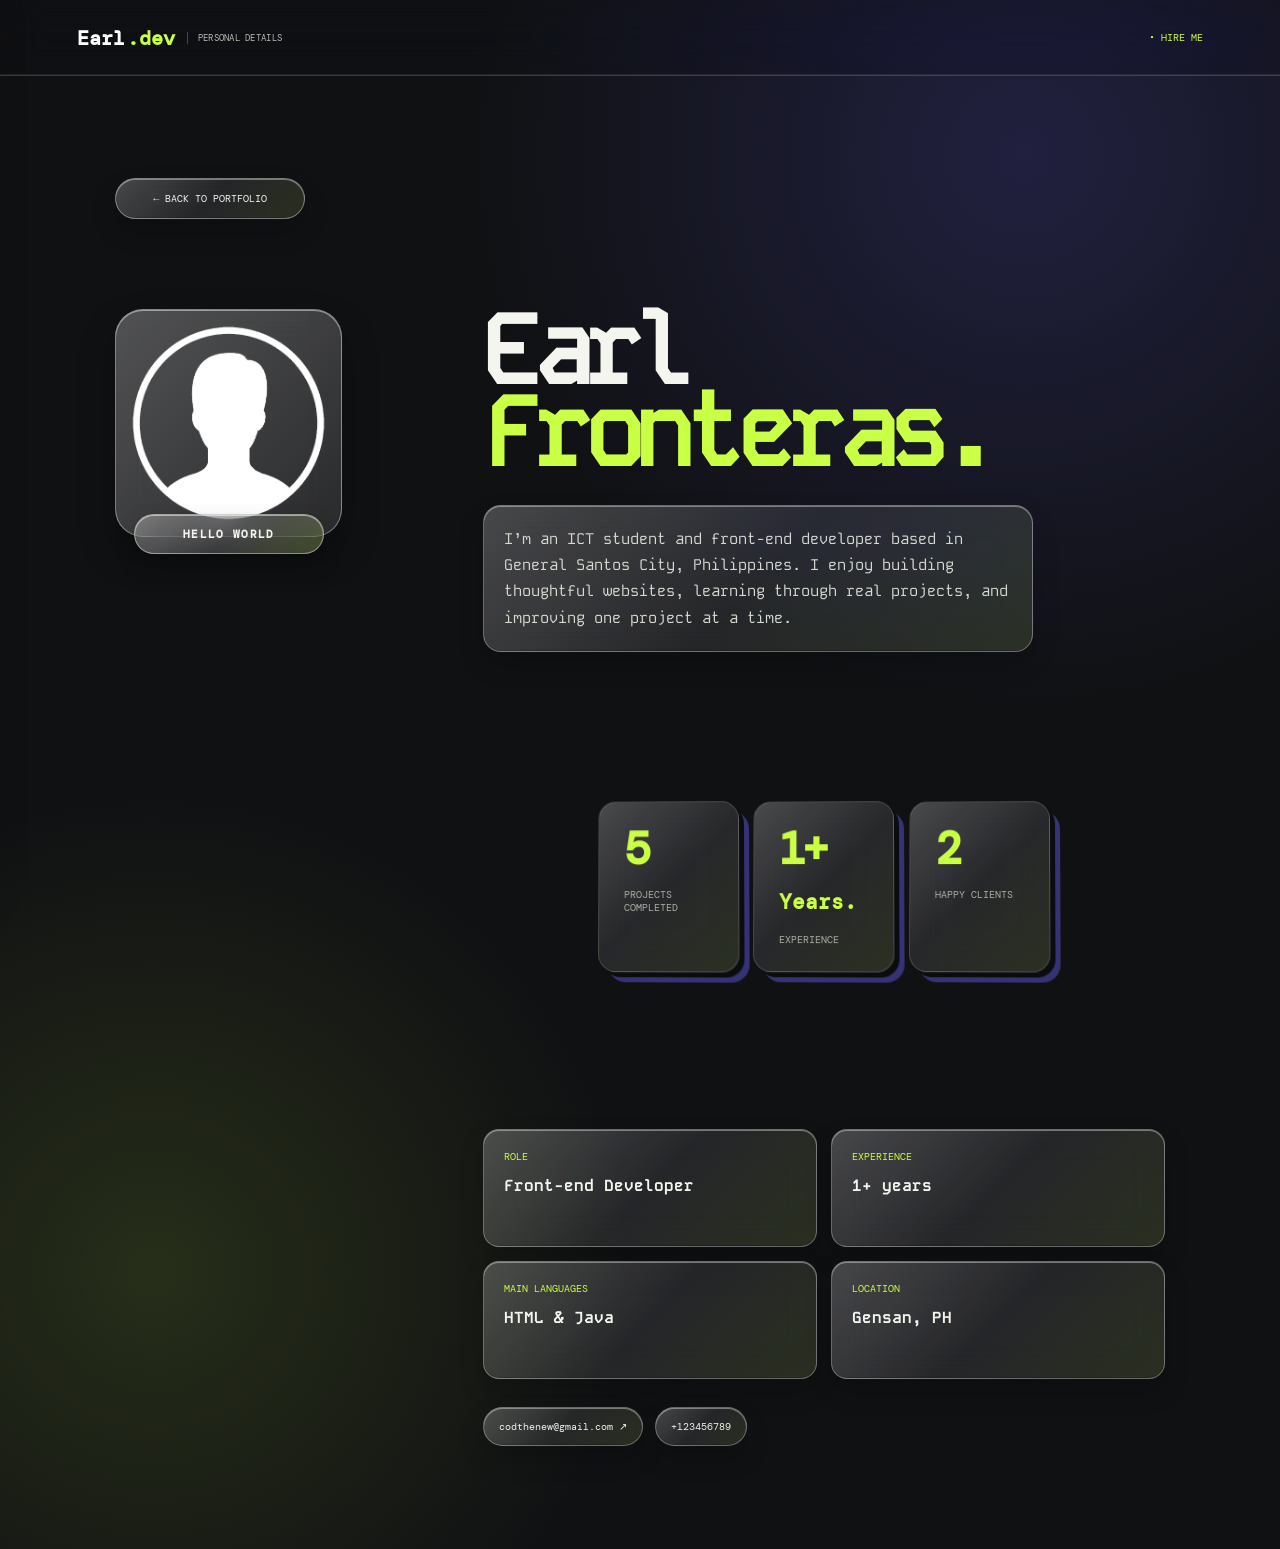
==== commit a46148f0: "Remove 'ABOUT ME' label from personal-details.html Removed the 'ABOUT ME' label from the personal de" ====
--- a/personal-details.html
+++ b/personal-details.html
@@ -44,7 +44,7 @@
         <button class="profile-hello" type="button" aria-label="Animate the Hello World badge">HELLO WORLD</button>
       </div>
       <div class="details-copy">
-        <p class="label">// ABOUT ME</p>
+        <p class="label"></p>
         <h1>Earl<br><span>Fronteras.</span></h1>
         <p class="details-intro">I&rsquo;m an ICT student and front-end developer based in General Santos City, Philippines. I enjoy building thoughtful websites, learning through real projects, and improving one project at a time.</p>
         <section class="achievement-strip" aria-label="Experience highlights">
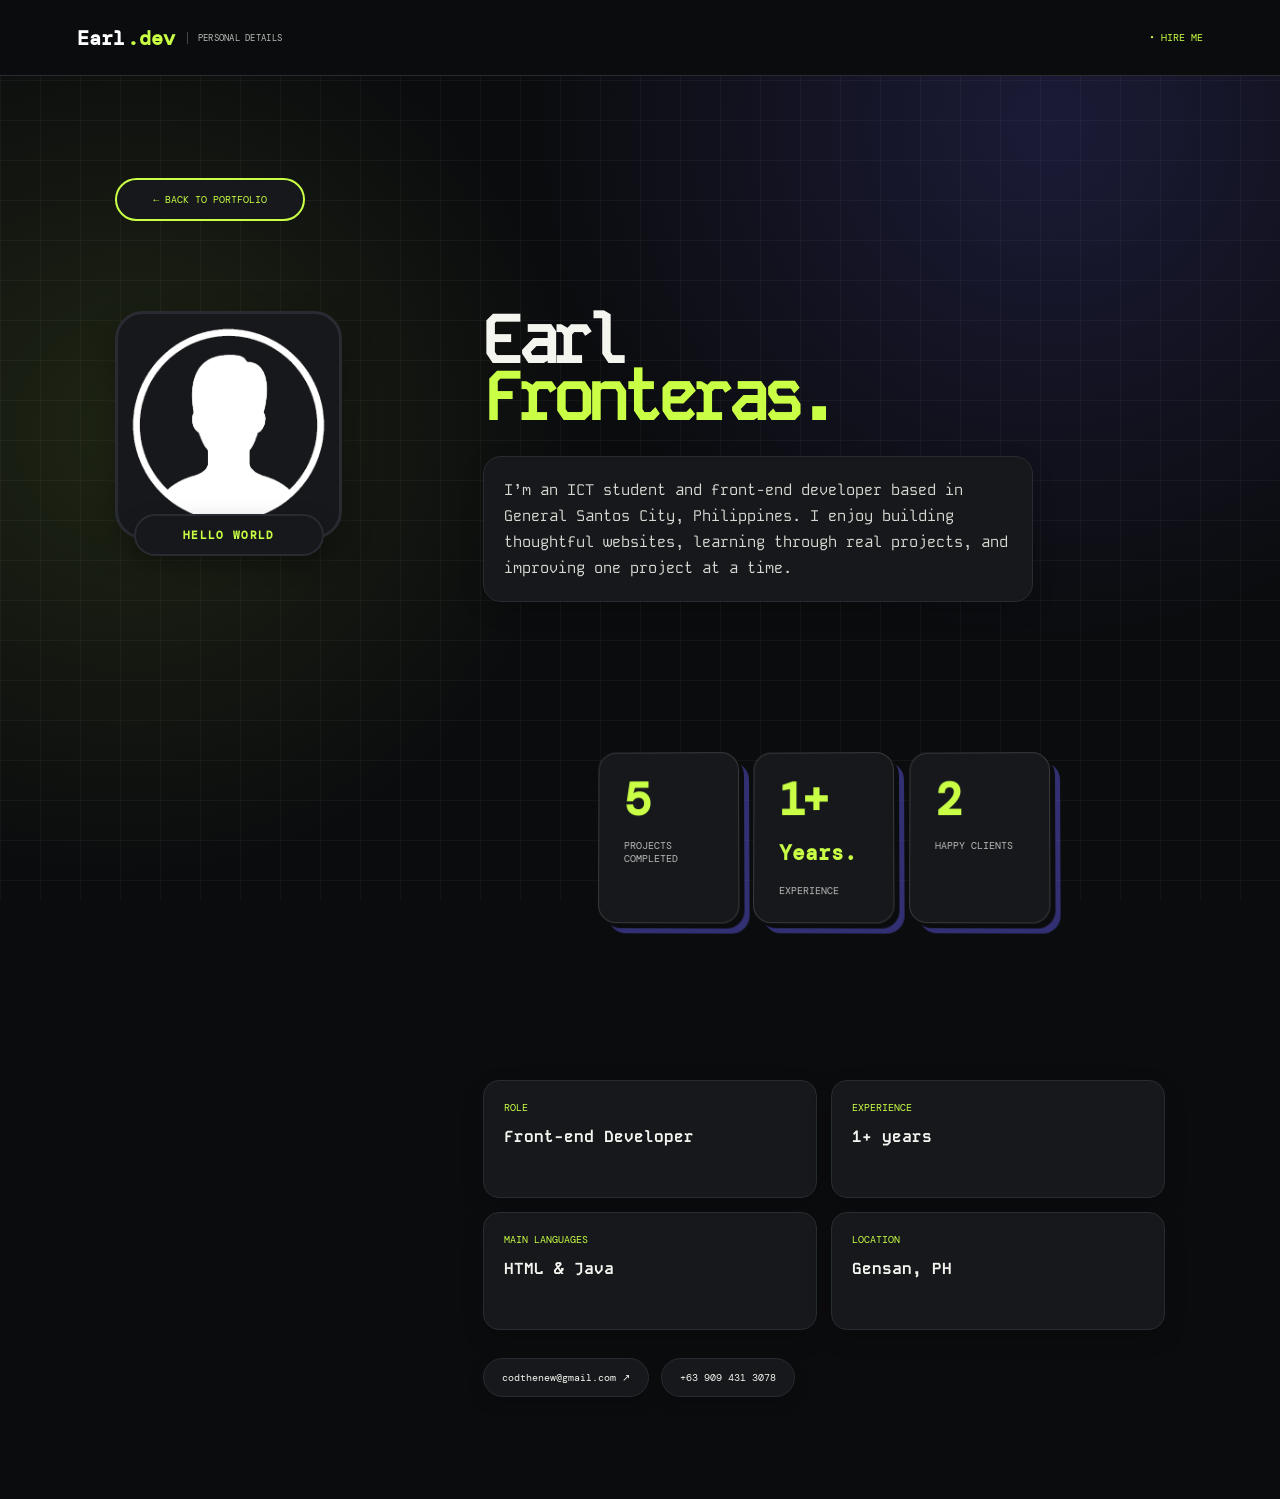
==== commit 93bbcb70: "major changes" ====
--- a/personal-details.html
+++ b/personal-details.html
@@ -1,70 +1,367 @@
 <!doctype html>
 <html lang="en">
-<head>
-  <meta charset="UTF-8">
-  <script>try{if(localStorage.getItem('portfolio-theme')==='light')document.documentElement.classList.add('light-theme')}catch{}</script>
-  <meta name="viewport" content="width=device-width,initial-scale=1">
-  <title>Personal Details | </title>
-  <link rel="preconnect" href="https://fonts.googleapis.com">
-  <link rel="preconnect" href="https://fonts.gstatic.com" crossorigin>
-  <link href="https://fonts.googleapis.com/css2?family=DM+Mono:wght@400;500&family=Kode+Mono:wght@400;500;600;700&family=Manrope:wght@400;600;700;800&display=swap" rel="stylesheet">
-  <link rel="stylesheet" href="style.css">
-  <style>
-    body::after{content:"";position:fixed;z-index:100;inset:0;border-right:1px solid rgba(255,255,255,.42);background:linear-gradient(135deg,rgba(255,255,255,.26),rgba(255,255,255,.07) 48%,rgba(99,93,241,.16)),rgba(17,19,21,.48);box-shadow:inset 0 1px 0 rgba(255,255,255,.42),0 0 36px rgba(0,0,0,.24);transform:translateX(-101%);transition:transform .42s cubic-bezier(.76,0,.24,1);pointer-events:none;backdrop-filter:blur(24px) saturate(160%);-webkit-backdrop-filter:blur(24px) saturate(160%)}
-    body.page-leaving::after,body.page-entering::after{transform:translateX(0)}
-    body.page-leaving header,body.page-leaving main{opacity:0;transform:translateY(-12px);transition:opacity .25s ease,transform .25s ease}
-    .details-page .back-link{justify-content:center;min-width:190px;padding:13px 18px;border:2px solid #c9ff45;border-radius:999px;transition:background .22s ease,color .22s ease,transform .25s cubic-bezier(.16,1,.3,1),box-shadow .25s ease}
-    .details-page .back-link:hover,.details-page .back-link:focus-visible{background:#c9ff45;color:#101113;text-decoration:none;transform:translateX(-5px) scale(1.06);box-shadow:0 0 22px rgba(201,255,69,.55)}
-    .details-page{background:radial-gradient(circle at 80% 10%,rgba(99,93,241,.2),transparent 32%),radial-gradient(circle at 12% 82%,rgba(201,255,69,.12),transparent 28%),#101113}
-    .details-page header{border-bottom:1px solid rgba(255,255,255,.18);background:rgba(16,17,19,.32);box-shadow:inset 0 -1px 0 rgba(255,255,255,.08);backdrop-filter:blur(20px) saturate(155%);-webkit-backdrop-filter:blur(20px) saturate(155%)}
-    .details-page .back-link,.details-page .profile-hello,.details-page .details-intro,.details-page .achievement-strip article,.details-page .details-list div,.details-page .details-contact a{border:1px solid rgba(255,255,255,.3);background:linear-gradient(135deg,rgba(255,255,255,.2),rgba(255,255,255,.05) 50%,rgba(201,255,69,.09)),rgba(255,255,255,.045);box-shadow:inset 0 1px 0 rgba(255,255,255,.38),inset 0 -1px 0 rgba(0,0,0,.18),0 12px 26px rgba(0,0,0,.19);backdrop-filter:blur(18px) saturate(150%);-webkit-backdrop-filter:blur(18px) saturate(150%)}
-    .details-page .back-link{border-color:rgba(255,255,255,.38);color:#f5f5f0}.details-page .back-link:hover,.details-page .back-link:focus-visible{border-color:rgba(255,255,255,.62);background:linear-gradient(135deg,rgba(255,255,255,.3),rgba(255,255,255,.1) 50%,rgba(201,255,69,.18)),rgba(255,255,255,.08);color:#fff;box-shadow:inset 0 1px 0 rgba(255,255,255,.5),0 17px 30px rgba(0,0,0,.28)}
-    .details-page .details-photo{padding:8px;border:1px solid rgba(255,255,255,.38);border-radius:28px;background:linear-gradient(135deg,rgba(255,255,255,.24),rgba(255,255,255,.06)),rgba(255,255,255,.05);box-shadow:inset 0 1px 0 rgba(255,255,255,.46),0 18px 36px rgba(0,0,0,.28);backdrop-filter:blur(18px);-webkit-backdrop-filter:blur(18px)}
-    .details-page .profile-hello{border-color:rgba(255,255,255,.42);background:linear-gradient(135deg,rgba(255,255,255,.27),rgba(255,255,255,.08) 52%,rgba(201,255,69,.18)),rgba(255,255,255,.07);box-shadow:inset 0 1px 0 rgba(255,255,255,.5),0 10px 22px rgba(0,0,0,.24);color:#f5f5f0}.details-page .profile-hello:hover,.details-page .profile-hello:focus-visible{background:linear-gradient(135deg,rgba(255,255,255,.36),rgba(255,255,255,.13) 52%,rgba(201,255,69,.24)),rgba(255,255,255,.1);box-shadow:inset 0 1px 0 rgba(255,255,255,.62),0 16px 28px rgba(0,0,0,.3)}
-    .details-page .details-intro{margin:32px 0;padding:20px;border-radius:18px;color:#d5d9d1}.details-page .achievement-strip,.details-page .details-list{gap:14px;background:transparent}.details-page .achievement-strip article{border-radius:18px}.details-page .achievement-strip article:hover{background:linear-gradient(135deg,rgba(255,255,255,.3),rgba(255,255,255,.1) 50%,rgba(201,255,69,.2)),rgba(255,255,255,.08);color:#f5f5f0;box-shadow:inset 0 1px 0 rgba(255,255,255,.54),0 18px 32px rgba(0,0,0,.27);transform:translateY(-7px) scale(1.04)}
-    .details-page .achievement-strip article:hover strong{color:#c9ff45}.details-page .achievement-strip article:hover>span{color:#d5d9d1}.details-page .details-list div{border-radius:16px}.details-page .details-contact a{padding:12px 15px;border-radius:999px;color:#f5f5f0;transition:transform .25s cubic-bezier(.16,1,.3,1),background .25s ease,box-shadow .25s ease}.details-page .details-contact a:hover,.details-page .details-contact a:focus-visible{background:rgba(255,255,255,.16);color:#c9ff45;box-shadow:inset 0 1px 0 rgba(255,255,255,.5),0 10px 22px rgba(0,0,0,.22);transform:translateY(-3px)}
-    .details-page .details-grid{grid-template-columns:minmax(210px,.55fr) 1.65fr}.details-page .achievement-strip article{min-height:164px;padding:25px}.details-page .achievement-strip strong{font-size:clamp(34px,3.5vw,50px)}.details-page .achievement-strip article>span{margin-top:16px;font-size:10px}@media(max-width:650px){.details-page .details-grid{grid-template-columns:1fr}.details-page .achievement-strip article{min-height:122px;padding:22px}}
-    body.light-theme.details-page .logo span,body.light-theme.details-page .details-copy h1 span,body.light-theme.details-page .achievement-strip strong,body.light-theme.details-page .details-list dt,body.light-theme.details-page .available{color:#4d7310}body.light-theme.details-page .profile-hello{color:#243707}body.light-theme.details-page .achievement-strip article:hover strong,body.light-theme.details-page .details-contact a:hover{color:#4d7310}
-    body.light-theme.details-page .details-intro{border-color:rgba(255,255,255,.72);background:linear-gradient(135deg,rgba(255,255,255,.72),rgba(255,255,255,.25) 50%,rgba(201,255,69,.12)),rgba(225,229,222,.36);box-shadow:inset 0 1px 0 rgba(255,255,255,.9),inset 0 -1px 0 rgba(69,78,67,.1),0 12px 26px rgba(44,52,42,.12);color:#384321}
-    body.light-theme.details-page .achievement-strip article{border-color:rgba(255,255,255,.66);background:linear-gradient(135deg,rgba(218,223,214,.88),rgba(195,202,190,.54) 52%,rgba(176,198,128,.28)),rgba(180,189,174,.4);box-shadow:inset 0 1px 0 rgba(255,255,255,.74),inset 0 -1px 0 rgba(69,78,67,.16),0 12px 26px rgba(44,52,42,.15)}body.light-theme.details-page .achievement-strip article>span{color:#354332}
-    @media (pointer:fine){body.details-page{cursor:none}body.details-page a,body.details-page button{cursor:none}.cursor-dot,.cursor-ring{position:fixed;top:0;left:0;z-index:200;pointer-events:none;opacity:0;transform:translate(-50%,-50%);transition:opacity .2s ease,width .25s cubic-bezier(.16,1,.3,1),height .25s cubic-bezier(.16,1,.3,1),background .25s ease,border-color .25s ease}.cursor-dot{width:7px;height:7px;border-radius:50%;background:#c9ff45;box-shadow:0 0 12px rgba(201,255,69,.8)}.cursor-ring{width:32px;height:32px;border:1px solid rgba(255,255,255,.72);border-radius:50%;background:rgba(255,255,255,.08);box-shadow:inset 0 1px 0 rgba(255,255,255,.45),0 3px 12px rgba(0,0,0,.2);backdrop-filter:blur(5px);-webkit-backdrop-filter:blur(5px)}.cursor-dot.is-visible,.cursor-ring.is-visible{opacity:1}.cursor-ring.is-hovering{width:48px;height:48px;border-color:#c9ff45;background:rgba(201,255,69,.14)}}
-  </style>
-</head>
-<body class="details-page page-entering">
-  <i class="cursor-dot" aria-hidden="true"></i><i class="cursor-ring" aria-hidden="true"></i>
-  <header>
-    <a class="logo" href="index.html">Earl<span>.dev</span><span class="role">personal details</span></a>
-    <a class="available" href="mailto:earlgabfrontz@gmail.com">&bull; HIRE ME</a>
-  </header>
-  <main class="details-main">
-    <a class="back-link" href="index.html?from=details">&larr; Back to portfolio</a>
-    <div class="details-grid">
-      <div class="details-photo-wrap">
-        <img class="details-photo" src="profile-cutout.png" alt="Portrait of Earl">
-        <button class="profile-hello" type="button" aria-label="Animate the Hello World badge">HELLO WORLD</button>
-      </div>
-      <div class="details-copy">
-        <p class="label"></p>
-        <h1>Earl<br><span>Fronteras.</span></h1>
-        <p class="details-intro">I&rsquo;m an ICT student and front-end developer based in General Santos City, Philippines. I enjoy building thoughtful websites, learning through real projects, and improving one project at a time.</p>
-        <section class="achievement-strip" aria-label="Experience highlights">
-          <article><strong class="project-count" data-count-to="10">1</strong><span>Projects completed</span></article>
-          <article><strong>1+<span> Years.</span></strong><span>Experience</span></article>
-          <article><strong>2</strong><span>Happy clients</span></article>
-        </section>
-        <dl class="details-list">
-          <div><dt>Role</dt><dd>Front-end Developer</dd></div>
-          <div><dt>Experience</dt><dd>1+ years</dd></div>
-          <div><dt>Main languages</dt><dd>HTML &amp; Java</dd></div>
-          <div><dt>Location</dt><dd>Gensan, PH</dd></div>
-        </dl>
-        <div class="details-contact">
-          <a href="mailto:codthenew@gmail.com">codthenew@gmail.com &nearr;</a>
-          <a href="tel:123456789">+123456789</a>
+  <head>
+    <meta charset="UTF-8" />
+    <script>
+      try {
+        if (localStorage.getItem("portfolio-theme") === "light")
+          document.documentElement.classList.add("light-theme");
+      } catch {}
+    </script>
+    <meta name="viewport" content="width=device-width,initial-scale=1" />
+    <title>Personal Details |</title>
+    <link rel="preconnect" href="https://fonts.googleapis.com" />
+    <link rel="preconnect" href="https://fonts.gstatic.com" crossorigin />
+    <link
+      href="https://fonts.googleapis.com/css2?family=DM+Mono:wght@400;500&family=Kode+Mono:wght@400;500;600;700&family=Manrope:wght@400;600;700;800&display=swap"
+      rel="stylesheet"
+    />
+    <link rel="stylesheet" href="style.css" />
+    <style>
+      body::after {
+        content: "";
+        position: fixed;
+        z-index: 100;
+        inset: 0;
+        background: #101113;
+        transform: translateX(-101%);
+        transition: transform 0.38s cubic-bezier(0.76, 0, 0.24, 1);
+        pointer-events: none;
+      }
+      body.light-theme::after {
+        background: #f4f4ee;
+      }
+      body.page-leaving::after,
+      body.page-entering::after {
+        transform: translateX(0);
+      }
+      body.page-leaving header,
+      body.page-leaving main {
+        opacity: 0;
+        transform: translateY(-10px);
+        transition:
+          opacity 0.22s ease,
+          transform 0.22s ease;
+      }
+      .details-page {
+        background-color: #0b0c0e;
+      }
+      body.light-theme.details-page {
+        background-color: #f4f4ee;
+      }
+      .details-page header {
+        border-bottom: 1px solid #282c32;
+        background: #0b0c0e;
+      }
+      body.light-theme.details-page header {
+        border-bottom: 1px solid #d0d5cb;
+        background: #f4f4ee;
+      }
+      .details-page .back-link {
+        display: inline-flex;
+        align-items: center;
+        justify-content: center;
+        min-width: 190px;
+        padding: 13px 18px;
+        border: 2px solid #c9ff45;
+        border-radius: 999px;
+        background: #16181b;
+        color: #c9ff45;
+        text-decoration: none;
+        font: 10px 'DM Mono', monospace;
+        text-transform: uppercase;
+        transition:
+          background 0.22s ease,
+          color 0.22s ease,
+          transform 0.25s cubic-bezier(0.16, 1, 0.3, 1),
+          box-shadow 0.25s ease;
+      }
+      .details-page .back-link:hover,
+      .details-page .back-link:focus-visible {
+        background: #c9ff45;
+        color: #101113;
+        text-decoration: none;
+        transform: translateX(-5px) scale(1.04);
+        box-shadow: 0 0 20px rgba(201, 255, 69, 0.5);
+      }
+      .details-page .details-photo {
+        padding: 6px;
+        border: 3px solid #282c32;
+        border-radius: 28px;
+        background: #16181b;
+        box-shadow: 0 14px 32px rgba(0, 0, 0, 0.28);
+      }
+      .details-page .profile-hello {
+        border: 2px solid #282c32;
+        border-radius: 999px;
+        background: #16181b;
+        box-shadow: 0 8px 22px rgba(0, 0, 0, 0.24);
+        color: #c9ff45;
+      }
+      .details-page .profile-hello:hover,
+      .details-page .profile-hello:focus-visible {
+        background: #1c1f24;
+        border-color: #c9ff45;
+        box-shadow: 0 12px 28px rgba(0, 0, 0, 0.3);
+      }
+      .details-page .details-intro {
+        margin: 32px 0;
+        padding: 20px;
+        border: 1px solid #282c32;
+        border-radius: 18px;
+        background: #16181b;
+        box-shadow: 0 8px 22px rgba(0, 0, 0, 0.18);
+        color: #d5d9d1;
+      }
+      .details-page .achievement-strip,
+      .details-page .details-list {
+        gap: 14px;
+        background: transparent;
+      }
+      .details-page .achievement-strip article {
+        border: 1px solid #282c32;
+        border-radius: 18px;
+        background: #16181b;
+        box-shadow: 0 8px 22px rgba(0, 0, 0, 0.18);
+        min-height: 164px;
+        padding: 25px;
+      }
+      .details-page .achievement-strip article:hover {
+        border-color: #383d46;
+        background: #1c1f24;
+        box-shadow: 0 14px 28px rgba(0, 0, 0, 0.26);
+        transform: translateY(-4px);
+      }
+      .details-page .achievement-strip strong {
+        font-size: clamp(34px, 3.5vw, 50px);
+        color: #c9ff45;
+      }
+      .details-page .achievement-strip article > span {
+        margin-top: 16px;
+        font-size: 10px;
+        color: #b7bbb5;
+      }
+      .details-page .details-list div {
+        border: 1px solid #282c32;
+        border-radius: 16px;
+        background: #16181b;
+        box-shadow: 0 8px 22px rgba(0, 0, 0, 0.18);
+      }
+      .details-page .details-contact a {
+        padding: 12px 18px;
+        border: 1px solid #282c32;
+        border-radius: 999px;
+        background: #16181b;
+        box-shadow: 0 6px 16px rgba(0, 0, 0, 0.18);
+        color: #f5f5f0;
+        text-decoration: none;
+        transition:
+          transform 0.25s cubic-bezier(0.16, 1, 0.3, 1),
+          background 0.22s ease,
+          border-color 0.22s ease,
+          color 0.22s ease;
+      }
+      .details-page .details-contact a:hover,
+      .details-page .details-contact a:focus-visible {
+        border-color: #c9ff45;
+        background: #1c1f24;
+        color: #c9ff45;
+        transform: translateY(-2px);
+      }
+      .details-page .details-grid {
+        grid-template-columns: minmax(210px, 0.55fr) 1.65fr;
+      }
+
+      /* Light mode details page */
+      body.light-theme.details-page .logo span,
+      body.light-theme.details-page .details-copy h1 span,
+      body.light-theme.details-page .achievement-strip strong,
+      body.light-theme.details-page .details-list dt,
+      body.light-theme.details-page .available {
+        color: #4d7310;
+      }
+      body.light-theme.details-page .details-photo {
+        border-color: #d0d5cb;
+        background: #e8ebe3;
+        box-shadow: 0 10px 24px rgba(44, 52, 42, 0.1);
+      }
+      body.light-theme.details-page .profile-hello {
+        border-color: #d0d5cb;
+        background: #e8ebe3;
+        color: #243707;
+        box-shadow: 0 6px 18px rgba(44, 52, 42, 0.08);
+      }
+      body.light-theme.details-page .details-intro {
+        border-color: #d0d5cb;
+        background: #e8ebe3;
+        box-shadow: 0 6px 18px rgba(44, 52, 42, 0.08);
+        color: #384321;
+      }
+      body.light-theme.details-page .achievement-strip article {
+        border-color: #d0d5cb;
+        background: #e8ebe3;
+        box-shadow: 0 6px 18px rgba(44, 52, 42, 0.08);
+      }
+      body.light-theme.details-page .achievement-strip article:hover {
+        border-color: #b5bcaf;
+        background: #f0f2ec;
+        box-shadow: 0 10px 22px rgba(44, 52, 42, 0.12);
+      }
+      body.light-theme.details-page .achievement-strip article > span {
+        color: #354332;
+      }
+      body.light-theme.details-page .details-list div {
+        border-color: #d0d5cb;
+        background: #e8ebe3;
+        box-shadow: 0 6px 18px rgba(44, 52, 42, 0.08);
+      }
+      body.light-theme.details-page .details-contact a {
+        border-color: #d0d5cb;
+        background: #e8ebe3;
+        box-shadow: 0 4px 14px rgba(44, 52, 42, 0.08);
+        color: #111315;
+      }
+      body.light-theme.details-page .details-contact a:hover {
+        border-color: #4d7310;
+        background: #f0f2ec;
+        color: #4d7310;
+      }
+
+      @media (max-width: 650px) {
+        .details-page .details-grid {
+          grid-template-columns: 1fr;
+        }
+        .details-page .achievement-strip article {
+          min-height: 122px;
+          padding: 22px;
+        }
+      }
+
+      @media (pointer: fine) {
+        body.details-page {
+          cursor: none;
+        }
+        body.details-page a,
+        body.details-page button {
+          cursor: none;
+        }
+        .cursor-dot,
+        .cursor-ring {
+          position: fixed;
+          top: 0;
+          left: 0;
+          z-index: 200;
+          pointer-events: none;
+          opacity: 0;
+          transform: translate(-50%, -50%);
+          transition:
+            opacity 0.2s ease,
+            width 0.25s cubic-bezier(0.16, 1, 0.3, 1),
+            height 0.25s cubic-bezier(0.16, 1, 0.3, 1),
+            background 0.25s ease,
+            border-color 0.25s ease;
+        }
+        .cursor-dot {
+          width: 7px;
+          height: 7px;
+          border-radius: 50%;
+          background: #c9ff45;
+          box-shadow: 0 0 12px rgba(201, 255, 69, 0.8);
+        }
+        .cursor-ring {
+          width: 32px;
+          height: 32px;
+          border: 1.5px solid rgba(255, 255, 255, 0.75);
+          border-radius: 50%;
+          background: transparent;
+        }
+        .cursor-dot.is-visible,
+        .cursor-ring.is-visible {
+          opacity: 1;
+        }
+        .cursor-ring.is-hovering {
+          width: 48px;
+          height: 48px;
+          border-color: #c9ff45;
+          background: rgba(201, 255, 69, 0.12);
+        }
+      }
+    </style>
+  </head>
+  <body class="details-page page-entering">
+    <i class="cursor-dot" aria-hidden="true"></i
+    ><i class="cursor-ring" aria-hidden="true"></i>
+    <header>
+      <a class="logo" href="index.html"
+        >Earl<span>.dev</span><span class="role">personal details</span></a
+      >
+      <a class="available" href="mailto:earlgabfrontz@gmail.com"
+        >&bull; HIRE ME</a
+      >
+    </header>
+    <main class="details-main">
+      <a class="back-link" href="index.html?from=details"
+        >&larr; Back to portfolio</a
+      >
+      <div class="details-grid">
+        <div class="details-photo-wrap">
+          <img
+            class="details-photo"
+            src="profile-cutout.png"
+            alt="Portrait of Earl"
+          />
+          <button
+            class="profile-hello"
+            type="button"
+            aria-label="Animate the Hello World badge"
+          >
+            HELLO WORLD
+          </button>
+        </div>
+        <div class="details-copy">
+          <p class="label"></p>
+          <h1>Earl<br /><span>Fronteras.</span></h1>
+          <p class="details-intro">
+            I&rsquo;m an ICT student and front-end developer based in General
+            Santos City, Philippines. I enjoy building thoughtful websites,
+            learning through real projects, and improving one project at a time.
+          </p>
+          <section class="achievement-strip" aria-label="Experience highlights">
+            <article>
+              <strong class="project-count" data-count-to="10">1</strong
+              ><span>Projects completed</span>
+            </article>
+            <article>
+              <strong>1+<span> Years.</span></strong
+              ><span>Experience</span>
+            </article>
+            <article><strong>2</strong><span>Happy clients</span></article>
+          </section>
+          <dl class="details-list">
+            <div>
+              <dt>Role</dt>
+              <dd>Front-end Developer</dd>
+            </div>
+            <div>
+              <dt>Experience</dt>
+              <dd>1+ years</dd>
+            </div>
+            <div>
+              <dt>Main languages</dt>
+              <dd>HTML &amp; Java</dd>
+            </div>
+            <div>
+              <dt>Location</dt>
+              <dd>Gensan, PH</dd>
+            </div>
+          </dl>
+          <div class="details-contact">
+            <a href="mailto:codthenew@gmail.com">codthenew@gmail.com &nearr;</a>
+            <a href="tel:09094313078">+63 909 431 3078</a>
+          </div>
         </div>
       </div>
-    </div>
-  </main>
-  <script src="script.js"></script>
-</body>
+    </main>
+    <script src="script.js"></script>
+  </body>
 </html>
--- a/style.css
+++ b/style.css
@@ -1,18 +1,22 @@
+/* Hardware-accelerated background layer: single GPU texture, zero repaint on scroll */
+body::before{content:"";position:fixed;inset:0;z-index:-1;pointer-events:none;background-color:#0b0c0e;background-image:radial-gradient(circle at 82% 14%,rgba(99,93,241,.18) 0%,transparent 40%),radial-gradient(circle at 10% 48%,rgba(201,255,69,.10) 0%,transparent 36%),linear-gradient(to right,rgba(255,255,255,.035) 1px,transparent 1px),linear-gradient(to bottom,rgba(255,255,255,.035) 1px,transparent 1px);background-size:100% 100%,100% 100%,40px 40px,40px 40px;transform:translateZ(0);will-change:transform}
+body.light-theme::before{background-color:#f4f4ee;background-image:radial-gradient(circle at 82% 14%,rgba(99,93,241,.09) 0%,transparent 40%),radial-gradient(circle at 10% 48%,rgba(124,167,44,.09) 0%,transparent 36%),linear-gradient(to right,rgba(17,19,21,.04) 1px,transparent 1px),linear-gradient(to bottom,rgba(17,19,21,.04) 1px,transparent 1px)}
+.ticker-track{will-change:transform}
 *{box-sizing:border-box}.details-list{grid-template-columns:repeat(2,minmax(0,1fr))}
 .card{border-radius:18px}.language{border-radius:16px;overflow:hidden}
 body .phone-art{padding:5px}.phone-art img{display:block;width:100%;height:100%;border-radius:17px;object-fit:cover;object-position:top}
 .card-bottom a+a{margin-left:14px}
 .letter-art{position:absolute;top:18%;right:9%;width:190px;height:140px;padding:22px;background:#f8f7ed;border:3px solid #101113;box-shadow:10px 10px 0 #e85a40;transform:rotate(8deg);transition:transform .35s ease}.letter-art::after{content:"";position:absolute;right:0;bottom:0;border-style:solid;border-width:0 0 54px 88px;border-color:transparent transparent #e85a40 transparent}.letter-art span{font:700 13px 'DM Mono',monospace;letter-spacing:.06em}.letter-art i{position:absolute;left:24px;bottom:20px;color:#e85a40;font-size:38px;font-style:normal}.confession-card:hover .letter-art{transform:rotate(-5deg) translateY(-8px)}.phone-art{position:absolute;top:13%;right:12%;width:145px;height:255px;padding-top:45px;border:5px solid #101113;border-radius:25px;background:#c9ff45;color:#101113;box-shadow:10px 10px 0 #4b45bf;text-align:center;transform:rotate(9deg);transition:transform .35s ease}.phone-art i{position:absolute;top:10px;left:50%;width:55px;height:10px;border-radius:99px;background:#101113;transform:translateX(-50%)}.phone-art strong{display:block;font:700 26px 'DM Mono',monospace}.phone-art em{display:block;margin-top:65px;font:9px 'DM Mono',monospace;font-style:normal;letter-spacing:.08em}.phone-card:hover .phone-art{transform:rotate(0) translateY(-9px)}@media(max-width:650px){.letter-art{right:-18px;opacity:.72}.phone-art{right:-12px;opacity:.72;transform:rotate(9deg) scale(.78);transform-origin:top right}}
-.skill-groups{display:grid;grid-template-columns:repeat(2,minmax(0,1fr));gap:42px}.skill-group{padding:24px;border:1px solid rgba(255,255,255,.24);border-radius:22px;background:linear-gradient(135deg,rgba(255,255,255,.14),rgba(255,255,255,.045) 48%,rgba(255,255,255,.1)),rgba(255,255,255,.03);box-shadow:inset 0 1px 0 rgba(255,255,255,.26),inset 0 -1px 0 rgba(0,0,0,.15),0 14px 28px rgba(0,0,0,.13);backdrop-filter:blur(18px) saturate(145%);-webkit-backdrop-filter:blur(18px) saturate(145%);transition:transform .35s cubic-bezier(.16,1,.3,1),border-color .35s ease,box-shadow .35s ease}.skill-group:hover{transform:translateY(-5px);border-color:rgba(255,255,255,.46);box-shadow:inset 0 1px 0 rgba(255,255,255,.38),inset 0 -1px 0 rgba(0,0,0,.1),0 20px 36px rgba(0,0,0,.22)}.skill-group h3{margin:0 0 25px;color:#c9ff45;font:700 14px 'DM Mono',monospace;text-transform:uppercase;letter-spacing:.08em}.skill-group .skill-bars{grid-template-columns:1fr;gap:22px}body.light-theme .skill-group{border-color:rgba(255,255,255,.66);background:linear-gradient(135deg,rgba(255,255,255,.62),rgba(255,255,255,.2) 48%,rgba(255,255,255,.42)),rgba(225,229,222,.32);box-shadow:inset 0 1px 0 rgba(255,255,255,.84),inset 0 -1px 0 rgba(69,78,67,.1),0 14px 28px rgba(44,52,42,.1)}@media(max-width:650px){.skill-groups{grid-template-columns:1fr;gap:22px}.skill-group{padding:20px}}
-.hero-bio{padding:20px;border:1px solid rgba(255,255,255,.3);border-left:4px solid #c9ff45;border-radius:18px;background:linear-gradient(135deg,rgba(255,255,255,.17),rgba(255,255,255,.045) 50%,rgba(201,255,69,.08)),rgba(255,255,255,.04);box-shadow:inset 0 1px 0 rgba(255,255,255,.36),inset 0 -1px 0 rgba(0,0,0,.18),0 14px 30px rgba(0,0,0,.2);backdrop-filter:blur(20px) saturate(155%);-webkit-backdrop-filter:blur(20px) saturate(155%)}body.light-theme .hero-bio{border-color:rgba(255,255,255,.7);border-left-color:#8bbf24;background:linear-gradient(135deg,rgba(255,255,255,.65),rgba(255,255,255,.22) 50%,rgba(201,255,69,.12)),rgba(225,229,222,.34);box-shadow:inset 0 1px 0 rgba(255,255,255,.85),inset 0 -1px 0 rgba(69,78,67,.1),0 14px 30px rgba(44,52,42,.12)}
+.skill-groups{display:grid;grid-template-columns:repeat(2,minmax(0,1fr));gap:42px}.skill-group{padding:24px;border:1px solid #282c32;border-radius:22px;background:#16181b;box-shadow:0 8px 22px rgba(0,0,0,.16);transition:transform .35s cubic-bezier(.16,1,.3,1),border-color .35s ease,box-shadow .35s ease}.skill-group:hover{transform:translateY(-5px);border-color:#383d46;box-shadow:0 14px 30px rgba(0,0,0,.24)}.skill-group h3{margin:0 0 25px;color:#c9ff45;font:700 14px 'DM Mono',monospace;text-transform:uppercase;letter-spacing:.08em}.skill-group .skill-bars{grid-template-columns:1fr;gap:22px}body.light-theme .skill-group{border-color:#d0d5cb;background:#e8ebe3;box-shadow:0 8px 20px rgba(44,52,42,.1)}@media(max-width:650px){.skill-groups{grid-template-columns:1fr;gap:22px}.skill-group{padding:20px}}
+.hero-bio{padding:20px;border:1px solid #282c32;border-left:4px solid #c9ff45;border-radius:18px;background:#16181b;box-shadow:0 8px 22px rgba(0,0,0,.22)}body.light-theme .hero-bio{border-color:#d0d5cb;border-left-color:#8bbf24;background:#e8ebe3;box-shadow:0 6px 18px rgba(44,52,42,.08)}
 body.details-page .achievement-strip article{border:1px solid #ffffff24;box-shadow:5px 5px 0 #0b0c0d,10px 10px 0 #635df170;transform:perspective(700px) rotateX(2deg) rotateY(-2deg);transform-style:preserve-3d}body.details-page .achievement-strip article:hover{box-shadow:9px 9px 0 #0b0c0d,16px 16px 0 #635df180;transform:perspective(700px) translateY(-7px) rotateX(5deg) rotateY(-5deg) scale(1.04)}
-body .hero-bio{cursor:zoom-in;transition:transform .25s cubic-bezier(.16,1,.3,1),background .25s ease,box-shadow .25s ease}body .hero-bio:hover{background:linear-gradient(135deg,rgba(255,255,255,.25),rgba(255,255,255,.08) 50%,rgba(201,255,69,.14)),rgba(255,255,255,.07);box-shadow:inset 0 1px 0 rgba(255,255,255,.46),inset 0 -1px 0 rgba(0,0,0,.12),0 20px 38px rgba(0,0,0,.28);transform:scale(1.025)}body .hero-bio:active{transform:scale(.98)}
+body .hero-bio{cursor:zoom-in;transition:transform .25s cubic-bezier(.16,1,.3,1),background .25s ease,box-shadow .25s ease}body .hero-bio:hover{background:#1c1f24;border-color:#383d46;box-shadow:0 12px 28px rgba(0,0,0,.28);transform:scale(1.02)}body .hero-bio:active{transform:scale(.98)}
 .hero h1 .hero-word{-webkit-text-stroke:1px #dfff8d;text-shadow:2px 2px 0 #8eaf33,4px 4px 0 #6d8328,6px 6px 0 #4c5b1e,8px 8px 0 #635df1,12px 12px 18px rgba(0,0,0,.38);transition:text-shadow .3s ease}.hero h1:hover .hero-word{text-shadow:2px 2px 0 #8eaf33,5px 5px 0 #6d8328,8px 8px 0 #4c5b1e,12px 12px 0 #635df1,17px 17px 23px rgba(0,0,0,.45)}@media(max-width:650px){.hero h1 .hero-word{-webkit-text-stroke:0;text-shadow:2px 2px 0 #71872a,4px 4px 0 #635df1,7px 7px 12px rgba(0,0,0,.35)}}
 @media(max-width:650px){body .intro-screen{min-height:100dvh;padding:24px 16px}body .intro-kicker{width:min(100%,320px);height:40px;font-size:clamp(22px,8vw,32px);white-space:nowrap}body .intro-progress{width:min(250px,74vw);margin-top:22px}}
 #work .github-activity{display:block;width:100%;max-width:900px;padding:18px;border-radius:14px;background:#17181b}#work .github-activity svg{vertical-align:middle;margin-right:7px}#work .github-activity-label{vertical-align:middle}#work .github-activity-label b{margin-left:7px;font-size:15px}.github-chart{display:block;width:100%;min-height:118px;margin-top:16px;border-radius:8px;background:#101113;object-fit:contain}body.light-theme #work .github-activity{background:#c3c6c2}body.light-theme .github-chart{background:#ced1cd}
-html body.light-theme{background:#ced1cd;color:#17191a}html body.light-theme header,html body.light-theme nav{background:rgba(206,209,205,.94)}html body.light-theme .skills-section{background:#c3c6c2}
+html body.light-theme{background:#ced1cd;color:#17191a}html body.light-theme header,html body.light-theme nav{background:#ced1cd}html body.light-theme .skills-section{background:transparent}
 .details-photo-wrap{position:relative;width:min(100%,330px)}.details-photo-wrap .details-photo{display:block;width:100%}.profile-hello{position:absolute;left:50%;bottom:-17px;z-index:2;min-width:190px;padding:12px 20px;border:2px solid #101113;border-radius:999px;background:#c9ff45;color:#101113;box-shadow:5px 5px 0 #635df1;transform:translateX(-50%);cursor:pointer;font:700 11px 'DM Mono',monospace;letter-spacing:.12em;text-align:center;white-space:nowrap;transition:transform .25s cubic-bezier(.16,1,.3,1),box-shadow .25s ease,background .25s ease}.profile-hello:hover,.profile-hello:focus-visible{background:#f5f5f0;box-shadow:8px 8px 0 #635df1;transform:translateX(-50%) translateY(-6px) rotate(-2deg);outline:none}.profile-hello.is-popping{animation:hello-pop .55s cubic-bezier(.16,1,.3,1)}@keyframes hello-pop{35%{transform:translateX(-50%) translateY(-14px) rotate(4deg) scale(1.14)}70%{transform:translateX(-50%) translateY(2px) rotate(-2deg) scale(.96)}100%{transform:translateX(-50%)}}@media(max-width:650px){.details-photo-wrap{width:min(72vw,290px)}.profile-hello{min-width:170px;padding:10px 16px;font-size:10px}}
-header{position:relative;top:auto;z-index:auto;background:transparent;backdrop-filter:none}header>.theme-toggle{margin-left:auto;margin-right:18px}nav{position:fixed;top:10px;left:50%;z-index:30;display:flex;gap:3px;padding:6px;border:1px solid rgba(255,255,255,.3);border-radius:999px;background:linear-gradient(135deg,rgba(255,255,255,.19),rgba(255,255,255,.055) 45%,rgba(255,255,255,.12)),rgba(18,20,23,.46);box-shadow:inset 0 1px 0 rgba(255,255,255,.34),inset 0 -1px 0 rgba(0,0,0,.2),0 10px 30px rgba(0,0,0,.25);transform:translateX(-50%);backdrop-filter:blur(22px) saturate(165%);-webkit-backdrop-filter:blur(22px) saturate(165%)}body.is-loading nav{display:none}nav a{width:auto;min-width:57px;height:38px;padding:0 12px}html body.light-theme nav{border-color:rgba(255,255,255,.66);background:linear-gradient(135deg,rgba(255,255,255,.58),rgba(255,255,255,.22) 45%,rgba(255,255,255,.42)),rgba(225,229,222,.42);box-shadow:inset 0 1px 0 rgba(255,255,255,.8),inset 0 -1px 0 rgba(69,78,67,.12),0 10px 30px rgba(44,52,42,.14)}
+header{position:relative;top:auto;z-index:auto;background:transparent}header>.theme-toggle{margin-left:auto;margin-right:18px}nav{position:fixed;top:10px;left:50%;z-index:30;display:flex;gap:3px;padding:6px;border:1px solid #282c32;border-radius:999px;background:#131518;box-shadow:0 8px 24px rgba(0,0,0,.35);transform:translateX(-50%)}body.is-loading nav{display:none}nav a{width:auto;min-width:57px;height:38px;padding:0 12px}html body.light-theme nav{border-color:#ced3ca;background:#e2e6df;box-shadow:0 6px 20px rgba(44,52,42,.12)}
 html{scroll-behavior:smooth;scroll-padding-top:76px}
 body{margin:0;overflow-x:hidden;background:#101113;color:#f5f5f0;font-family:"Kode Mono",monospace;touch-action:pan-y;transition:background-color .5s ease,color .5s ease}
 .skip-link{position:fixed;z-index:20;top:12px;left:12px;padding:10px 14px;background:#c9ff45;color:#101113;text-decoration:none;font:10px 'DM Mono',monospace;text-transform:uppercase;transform:translateY(-150%);transition:transform .2s ease}.skip-link:focus{transform:translateY(0);outline:2px solid #fff;outline-offset:2px}a:focus-visible,button:focus-visible{outline:2px solid #c9ff45;outline-offset:4px}
@@ -29,8 +33,8 @@
 .hero{min-height:calc(100vh - 76px)}
 .label{margin:0}
 .hero-grid{display:grid;grid-template-columns:1.1fr .9fr;gap:7vw;align-items:center;margin:11vh 0}
-.hero h1,#contact h2{font-size:clamp(64px,9vw,140px);line-height:.82;letter-spacing:-.1em;margin:0}
-.hero-title{display:flex;flex-direction:column;align-items:flex-start}.hero-word{display:block;color:inherit;opacity:0;transition:opacity .3s ease,transform .85s cubic-bezier(.16,1,.3,1)}.hero-word-front{transform:translateX(-110%)}.hero-word-developer{transform:translateX(110%);transition-delay:.12s}.intro-complete .hero-word{opacity:1;transform:translateX(0)}.hero-bio{max-width:560px;margin:28px 0 0;color:#b7bbb5;font-size:clamp(12px,1.05vw,15px);line-height:1.7}.portrait-wrap{display:grid;place-items:center}.profile-photo{width:clamp(190px,27vw,360px);aspect-ratio:1;object-fit:cover;border-radius:50%;border:4px solid #c9ff45;box-shadow:12px 12px 0 #635df1;opacity:0;transform:translateX(90px) rotate(6deg);transition:opacity .35s ease,transform .8s cubic-bezier(.16,1,.3,1);cursor:pointer}.intro-complete .profile-photo{opacity:1;transform:translateX(0) rotate(0)}.intro-complete .portrait-wrap:hover .profile-photo{transform:scale(1.1) rotate(-3deg);box-shadow:18px 18px 0 #635df1}
+.hero h1,#contact h2{font-size:clamp(44px,6vw,92px);line-height:.84;letter-spacing:-.08em;margin:0}
+.hero-title{display:flex;flex-direction:column;align-items:flex-start}.hero-word{display:block;color:inherit;white-space:nowrap;opacity:0;transition:opacity .3s ease,transform .85s cubic-bezier(.16,1,.3,1)}.hero-word-front{transform:translateX(-110%)}.hero-word-developer{transform:translateX(110%);transition-delay:.12s}.intro-complete .hero-word{opacity:1;transform:translateX(0)}.hero-bio{max-width:560px;margin:28px 0 0;color:#b7bbb5;font-size:clamp(12px,1.05vw,15px);line-height:1.7}.portrait-wrap{display:grid;place-items:center}.profile-photo{width:clamp(190px,27vw,360px);aspect-ratio:1;object-fit:cover;border-radius:50%;border:4px solid #c9ff45;box-shadow:12px 12px 0 #635df1;opacity:0;transform:translateX(90px) rotate(6deg);transition:opacity .35s ease,transform .8s cubic-bezier(.16,1,.3,1);cursor:pointer}.intro-complete .profile-photo{opacity:1;transform:translateX(0) rotate(0)}.intro-complete .portrait-wrap:hover .profile-photo{transform:scale(1.1) rotate(-3deg);box-shadow:18px 18px 0 #635df1}
 .portrait-wrap{position:relative}.profile-stats{position:absolute;right:-4%;bottom:-8px;display:grid;gap:9px;z-index:2;opacity:0;transform:translateX(35px);transition:opacity .4s ease .45s,transform .55s cubic-bezier(.16,1,.3,1) .45s}.intro-complete .profile-stats{opacity:1;transform:translateX(0)}.intro-complete .portrait-wrap:hover .profile-stats{transform:translateX(0) scale(1.06)}.profile-stats p{margin:0;padding:11px 15px;background:#f5f5f0;color:#101113;border:1px solid #1011131f;border-radius:4px;box-shadow:5px 5px 0 #1011131c;font:600 10px 'DM Mono',monospace;text-transform:uppercase;white-space:nowrap;transition:transform .2s ease,box-shadow .2s ease}.profile-stats p:hover{transform:scale(1.06);box-shadow:7px 7px 0 #635df1}.profile-stats b{display:inline-grid;place-items:center;width:18px;height:18px;margin-right:8px;border-radius:50%;background:#101113;color:#c9ff45;font-size:9px;vertical-align:middle}
 .terminal{padding:18px 25px;background:#1c1e21;border:1px solid #ffffff25;box-shadow:10px 10px #c9ff45;font:11px/1.7 'DM Mono',monospace;color:#f5f5f0}
 .terminal-head{margin:-18px -25px 18px;padding:8px 12px;border-bottom:1px solid #ffffff25;color:#91968e;font-size:9px}
@@ -38,28 +42,28 @@
 .terminal-head i:nth-child(2){background:#f3c85b}.terminal-head i:nth-child(3){background:#c9ff45}
 .output{color:#9ba399;margin-left:15px}.terminal em{display:inline-block;background:#c9ff45;width:8px;height:14px;vertical-align:middle}
 .intro{border-top:1px solid #ffffff29;padding-top:18px;max-width:100%;font-size:13px;color:#b7bbb5}.intro a{float:right;color:#c9ff45;text-decoration:none;font:10px 'DM Mono',monospace}
-.ticker{overflow:hidden;white-space:nowrap;background:#c9ff45;color:#101113;padding:17px 0;font:11px 'DM Mono',monospace;letter-spacing:.05em}.ticker span{display:block;width:max-content;animation:ticker-scroll 18s linear infinite}@keyframes ticker-scroll{to{transform:translateX(-33.333%)}}@media(prefers-reduced-motion:reduce){.ticker span{animation:none}}
+.ticker{overflow:hidden;white-space:nowrap;padding:32px 0;position:relative;display:flex;align-items:center;mask-image:linear-gradient(90deg,transparent,#000 5%,#000 95%,transparent);-webkit-mask-image:linear-gradient(90deg,transparent,#000 5%,#000 95%,transparent)}.ticker-track{display:flex;align-items:center;width:max-content;will-change:transform;animation:ticker-loop 24s linear infinite}.ticker:hover .ticker-track{animation-play-state:paused}@keyframes ticker-loop{from{transform:translateX(0)}to{transform:translateX(-50%)}}.ticker-item{position:relative;display:inline-flex;flex-direction:column;align-items:center;justify-content:center;padding:8px 32px;flex-shrink:0;user-select:none;cursor:pointer;transition:transform .25s cubic-bezier(.16,1,.3,1)}.ticker-item:hover{transform:translateY(-4px) scale(1.15)}.ticker-item img{width:42px;height:42px;object-fit:contain;vertical-align:middle;transition:transform .25s ease}.ticker-item span{position:absolute;bottom:-24px;left:50%;transform:translateX(-50%) translateY(-3px);opacity:0;pointer-events:none;color:#c9ff45;font:700 11px 'DM Mono',monospace;letter-spacing:.08em;white-space:nowrap;transition:opacity .2s ease,transform .2s cubic-bezier(.16,1,.3,1)}.ticker-item:hover span{opacity:1;transform:translateX(-50%) translateY(0)}body.light-theme .ticker-item:hover{color:#635df1}body.light-theme .ticker-item span{color:#4d7310}@media(max-width:650px){.ticker{padding:22px 0}.ticker-item{padding:6px 18px}.ticker-item img{width:32px;height:32px}.ticker-item span{font-size:10px;bottom:-20px}}@media(prefers-reduced-motion:reduce){.ticker-track{animation:none}}
 section>.label{border-bottom:1px solid #ffffff29;padding-bottom:15px;margin-bottom:50px}
-.work-heading{display:flex;align-items:end;justify-content:space-between;gap:40px;margin:-10px 0 55px}.work-heading h2{margin:0;font-size:clamp(42px,6.3vw,88px);letter-spacing:-.1em;line-height:.86}.work-heading h2 span{color:#c9ff45}.work-heading p{max-width:300px;margin:0;color:#aab0a5;font:11px/1.7 'DM Mono',monospace;text-transform:uppercase}.scroll-reveal-left,.scroll-reveal-right{opacity:0;transition:opacity .35s ease,transform .8s cubic-bezier(.16,1,.3,1)}.scroll-reveal-left{transform:translateX(-90px)}.scroll-reveal-right{transform:translateX(90px)}.scroll-reveal-left.is-revealed,.scroll-reveal-right.is-revealed{opacity:1;transform:translateX(0)}.works{display:grid;grid-template-columns:1fr 1fr;gap:25px}.card{position:relative;min-height:390px;padding:24px;display:flex;flex-direction:column;justify-content:space-between;overflow:hidden;transition:transform .25s ease,box-shadow .25s ease}.card:hover{z-index:1;transform:scale(1.025);box-shadow:0 0 26px rgba(201,255,69,.7)}.card:first-child{grid-column:span 2;min-height:490px}.card small,.card p,.card-top span,.card a{font:10px 'DM Mono',monospace}.card-top{position:relative;z-index:2;display:flex;justify-content:space-between;gap:15px}.card-top span{opacity:.7}.card-bottom{position:relative;z-index:2;display:flex;align-items:end;justify-content:space-between;gap:24px}.card h2{font-size:clamp(42px,7vw,105px);letter-spacing:-.1em;line-height:.78;margin:0}.card-bottom>div{width:min(210px,43%)}.card p{margin:0 0 13px;line-height:1.55}.card a{display:inline-block;color:inherit;text-decoration:none;border-bottom:1px solid currentColor;padding-bottom:4px;text-transform:uppercase}.card a b{font-size:14px;margin-left:7px}.work-note{margin:22px 0 0;color:#aab0a5;font:10px 'DM Mono',monospace;letter-spacing:.04em}.github-activity{display:inline-flex;align-items:center;gap:9px;margin-top:16px;padding:12px 15px;border:1px solid #ffffff45;color:#f5f5f0;text-decoration:none;font:10px 'DM Mono',monospace;text-transform:uppercase;transition:background .2s ease,color .2s ease,transform .2s ease}.github-activity:hover,.github-activity:focus-visible{background:#c9ff45;color:#101113;transform:translateY(-3px);outline:none}.github-activity svg{width:18px;height:18px;fill:currentColor}.github-activity span{font-size:15px}
-.works{transition:filter .25s ease}.works:hover{filter:drop-shadow(0 0 18px rgba(201,255,69,.42))}
+.work-heading{display:flex;align-items:end;justify-content:space-between;gap:40px;margin:-10px 0 55px}.work-heading h2{margin:0;font-size:clamp(42px,6.3vw,88px);letter-spacing:-.1em;line-height:.86}.work-heading h2 span{color:#c9ff45}.work-heading p{max-width:300px;margin:0;color:#aab0a5;font:11px/1.7 'DM Mono',monospace;text-transform:uppercase}.scroll-reveal-left,.scroll-reveal-right{opacity:0;transition:opacity .35s ease,transform .8s cubic-bezier(.16,1,.3,1)}.scroll-reveal-left{transform:translateX(-90px)}.scroll-reveal-right{transform:translateX(90px)}.scroll-reveal-left.is-revealed,.scroll-reveal-right.is-revealed{opacity:1;transform:translateX(0)}.works{display:grid;grid-template-columns:1fr 1fr;gap:20px}.card{position:relative;min-height:280px;padding:20px;display:flex;flex-direction:column;justify-content:space-between;overflow:hidden;transition:transform .25s ease,box-shadow .25s ease}.card:hover{z-index:1;transform:scale(1.025);box-shadow:0 0 26px rgba(201,255,69,.7)}.card:first-child{grid-column:span 2;min-height:330px}.card small,.card p,.card-top span,.card a{font:10px 'DM Mono',monospace}.card-top{position:relative;z-index:2;display:flex;justify-content:space-between;gap:15px}.card-top span{opacity:.7}.card-bottom{position:relative;z-index:2;display:flex;align-items:end;justify-content:space-between;gap:24px}.card h2{font-size:clamp(30px,4.2vw,58px);letter-spacing:-.1em;line-height:.78;margin:0}.card-bottom>div{width:min(210px,43%)}.card p{margin:0 0 13px;line-height:1.55}.card a{display:inline-block;color:inherit;text-decoration:none;border-bottom:1px solid currentColor;padding-bottom:4px;text-transform:uppercase}.card a b{font-size:14px;margin-left:7px}.work-note{margin:22px 0 0;color:#aab0a5;font:10px 'DM Mono',monospace;letter-spacing:.04em}.github-activity{display:inline-flex;align-items:center;gap:9px;margin-top:16px;padding:12px 15px;border:1px solid #ffffff45;color:#f5f5f0;text-decoration:none;font:10px 'DM Mono',monospace;text-transform:uppercase;transition:background .2s ease,color .2s ease,transform .2s ease}.github-activity:hover,.github-activity:focus-visible{background:#c9ff45;color:#101113;transform:translateY(-3px);outline:none}.github-activity svg{width:18px;height:18px;fill:currentColor}.github-activity span{font-size:15px}
+/* .works filter removed for 60fps performance */
 .purple{background:#635df1;color:#101113}.white{background:#e8e9df;color:#101113}.orange{background:#e85a40;color:#101113}
 .calculator{isolation:isolate}.calculator-art{position:absolute;z-index:0;right:11%;top:50%;width:250px;padding:20px;background:#27283c;border:3px solid #101113;border-radius:20px;box-shadow:12px 12px 0 #4b45bf;transform:translateY(-50%) rotate(10deg);opacity:.75;transition:transform .45s cubic-bezier(.16,1,.3,1),opacity .3s ease}.calculator:hover .calculator-art{transform:translateY(-60%) rotate(4deg);opacity:1}.calc-screen{display:block;height:55px;margin-bottom:18px;padding:13px;text-align:right;border:3px solid #101113;border-radius:7px;background:#c9ff45;font:15px 'DM Mono',monospace}.calc-keys{display:grid;grid-template-columns:repeat(3,1fr);gap:10px}.calc-keys i{height:36px;border:2px solid #101113;border-radius:7px;background:#a8a4ff}.calc-keys i:nth-child(3n){background:#c9ff45}.health-art{position:absolute;right:10%;top:18%;width:150px;height:150px;border:13px solid #c9ff45;border-left-color:#101113;border-radius:50%;display:grid;place-content:center;text-align:center;transform:rotate(-25deg);transition:transform .4s ease}.health:hover .health-art{transform:rotate(30deg) scale(1.1)}.health-art strong{font-size:48px;letter-spacing:-.1em;line-height:.8}.health-art em{font:8px 'DM Mono',monospace;font-style:normal;margin-top:8px}.archive-art{position:absolute;right:-18px;top:61px;display:grid;grid-template-columns:repeat(2,100px);gap:8px;transform:rotate(12deg);transition:transform .4s ease}.archive:hover .archive-art{transform:rotate(0) translate(-12px,8px)}.archive-art i{display:grid;place-items:center;width:100px;height:86px;background:#101113;color:#e85a40;font:24px 'DM Mono',monospace;font-style:normal}.archive-art i:nth-child(2),.archive-art i:nth-child(3){background:#c9ff45;color:#101113}@media(max-width:650px){.work-heading{display:block;margin-bottom:40px}.work-heading p{margin-top:22px}.calculator-art{right:-20px;width:190px;padding:14px;opacity:.5}.calc-screen{height:42px;margin-bottom:12px;padding:9px;font-size:12px}.calc-keys{gap:7px}.calc-keys i{height:27px}.card-bottom{display:block}.card-bottom>div{width:100%;margin-top:22px}.health-art{right:7%;top:18%;width:130px;height:130px}.archive-art{top:60px}.work-note{line-height:1.6}}
 .section-title{font-size:clamp(40px,6vw,85px);line-height:.9;letter-spacing:-.09em;margin:0 0 50px}
-.language-grid{display:grid;grid-template-columns:repeat(3,1fr);gap:18px}.language{min-height:230px;padding:25px;border:1px solid rgba(255,255,255,.25);background:linear-gradient(135deg,rgba(255,255,255,.15),rgba(255,255,255,.045) 48%,rgba(255,255,255,.1)),rgba(255,255,255,.035);box-shadow:inset 0 1px 0 rgba(255,255,255,.25),inset 0 -1px 0 rgba(0,0,0,.16),0 12px 26px rgba(0,0,0,.12);backdrop-filter:blur(18px) saturate(145%);-webkit-backdrop-filter:blur(18px) saturate(145%);transition:transform .35s cubic-bezier(.16,1,.3,1),border-color .35s ease,box-shadow .35s ease,background .35s ease}.language:hover{position:relative;z-index:1;transform:translateY(-8px) scale(1.025);border-color:rgba(255,255,255,.52);background:linear-gradient(135deg,rgba(255,255,255,.24),rgba(255,255,255,.08) 48%,rgba(201,255,69,.12)),rgba(255,255,255,.07);box-shadow:inset 0 1px 0 rgba(255,255,255,.42),inset 0 -1px 0 rgba(0,0,0,.12),0 18px 36px rgba(0,0,0,.25)}.language b{display:grid;place-items:center;width:75px;height:75px;border:1px solid rgba(255,255,255,.3);border-radius:22px;background:linear-gradient(135deg,rgba(255,255,255,.25),rgba(255,255,255,.06)),rgba(255,255,255,.08)!important;box-shadow:inset 0 1px 0 rgba(255,255,255,.38),0 8px 18px rgba(0,0,0,.18);font:700 28px 'DM Mono',monospace;color:#fff}.language h3{font-size:24px;margin:30px 0 5px}.language p{font:10px 'DM Mono',monospace;color:#aab0a5;text-transform:uppercase}.language.js{background:linear-gradient(135deg,rgba(255,255,255,.15),rgba(255,255,255,.045) 48%,rgba(255,255,255,.1)),rgba(255,255,255,.035);color:#f5f5f0}.language.js p{color:#aab0a5}
-.html b{background:#e44d26}.css b{background:#264de4}.js{background:#f7df1e;color:#111}.js b{background:#111;color:#f7df1e}.js p{color:#514c14}
+.language-grid{display:grid;grid-template-columns:repeat(3,1fr);gap:18px}.language{min-height:230px;padding:25px;border:1px solid #282c32;border-radius:18px;background:#16181b;box-shadow:0 8px 22px rgba(0,0,0,.18);color:#f5f5f0;transition:transform .35s cubic-bezier(.16,1,.3,1),border-color .35s ease,box-shadow .35s ease,background .35s ease}.language:hover{position:relative;z-index:1;transform:translateY(-6px);border-color:#383d46;background:#1c1f24;box-shadow:0 14px 28px rgba(0,0,0,.26)}.language b{display:grid;place-items:center;width:75px;height:75px;border:1px solid #282c32;border-radius:20px;background:#1c1f24!important;box-shadow:0 4px 12px rgba(0,0,0,.2);font:700 28px 'DM Mono',monospace;color:#fff}.language h3{font-size:24px;margin:30px 0 5px;color:#f5f5f0}.language p{font:10px 'DM Mono',monospace;color:#aab0a5;text-transform:uppercase}
+.html b{background:#e44d26}.css b{background:#264de4}.react b{background:#20232a}.python b{background:#3776ab}.java b{background:#f5f5f0}
 .language-logo{display:block;width:48px;height:48px;object-fit:contain}.react b{background:#20232a}.python b{background:#3776ab}.java b{background:#f5f5f0}
-.skills-section{background:#17181b}.skills-heading{display:flex;align-items:end;justify-content:space-between;gap:40px}.skills-heading .section-title{margin-bottom:50px}.skills-heading p{max-width:300px;margin:0 0 50px;color:#aab0a5;font:10px/1.7 'DM Mono',monospace;text-transform:uppercase}.skill-bars{display:grid;grid-template-columns:repeat(2,minmax(0,1fr));gap:28px 42px}.skill-bar-label{display:flex;justify-content:space-between;align-items:center;margin-bottom:11px;font:11px 'DM Mono',monospace;text-transform:uppercase}.skill-bar-label strong{color:#c9ff45;font-weight:500}.skill-bar-track{height:22px;padding:4px;border:1px solid rgba(255,255,255,.16);border-radius:999px;background:rgba(255,255,255,.09);box-shadow:inset 0 1px 3px rgba(0,0,0,.2),0 1px 0 rgba(255,255,255,.14);overflow:hidden}.skill-bar-track i{display:block;width:var(--level);height:100%;border-radius:999px;background:linear-gradient(90deg,#a9dd32,#c9ff45 65%,#ecffc4);box-shadow:inset 0 1px 0 rgba(255,255,255,.48),0 0 12px rgba(201,255,69,.35);transform:scaleX(0);transform-origin:left}.skills-section.is-filled .skill-bar-track i{animation:skill-fill 1.1s cubic-bezier(.16,1,.3,1) both}.skill-bar:nth-child(2) i{animation-delay:.08s}.skill-bar:nth-child(3) i{animation-delay:.16s}.skill-bar:nth-child(4) i{animation-delay:.24s}.skill-bar:nth-child(5) i{animation-delay:.32s}.skill-bar:nth-child(6) i{animation-delay:.4s}@keyframes skill-fill{to{transform:scaleX(1)}}body.light-theme .skills-section{background:#e7e8df}body.light-theme .skill-bar-track{border-color:rgba(255,255,255,.65);background:rgba(255,255,255,.35);box-shadow:inset 0 1px 3px rgba(69,78,67,.12),0 1px 0 rgba(255,255,255,.68)}@media(prefers-reduced-motion:reduce){.skill-bar-track i{transform:scaleX(1)}.skills-section.is-filled .skill-bar-track i{animation:none}}@media(max-width:650px){.skills-heading{display:block}.skills-heading .section-title{margin-bottom:24px}.skills-heading p{margin:0 0 36px}.skill-bars{grid-template-columns:1fr;gap:20px}}
+.skills-section{background:transparent}.skills-heading{display:flex;align-items:end;justify-content:space-between;gap:40px}.skills-heading .section-title{margin-bottom:50px}.skills-heading p{max-width:300px;margin:0 0 50px;color:#aab0a5;font:10px/1.7 'DM Mono',monospace;text-transform:uppercase}.skill-bars{display:grid;grid-template-columns:repeat(2,minmax(0,1fr));gap:28px 42px}.skill-bar-label{display:flex;justify-content:space-between;align-items:center;margin-bottom:11px;font:11px 'DM Mono',monospace;text-transform:uppercase}.skill-bar-label strong{color:#c9ff45;font-weight:500}.skill-bar-track{height:22px;padding:4px;border:1px solid rgba(255,255,255,.16);border-radius:999px;background:rgba(255,255,255,.09);box-shadow:inset 0 1px 3px rgba(0,0,0,.2),0 1px 0 rgba(255,255,255,.14);overflow:hidden}.skill-bar-track i{display:block;width:var(--level);height:100%;border-radius:999px;background:linear-gradient(90deg,#a9dd32,#c9ff45 65%,#ecffc4);box-shadow:inset 0 1px 0 rgba(255,255,255,.48),0 0 12px rgba(201,255,69,.35);transform:scaleX(0);transform-origin:left}.skills-section.is-filled .skill-bar-track i{animation:skill-fill 1.1s cubic-bezier(.16,1,.3,1) both}.skill-bar:nth-child(2) i{animation-delay:.08s}.skill-bar:nth-child(3) i{animation-delay:.16s}.skill-bar:nth-child(4) i{animation-delay:.24s}.skill-bar:nth-child(5) i{animation-delay:.32s}.skill-bar:nth-child(6) i{animation-delay:.4s}@keyframes skill-fill{to{transform:scaleX(1)}}body.light-theme .skills-section{background:transparent}body.light-theme .skill-bar-track{border-color:rgba(255,255,255,.65);background:rgba(255,255,255,.35);box-shadow:inset 0 1px 3px rgba(69,78,67,.12),0 1px 0 rgba(255,255,255,.68)}@media(prefers-reduced-motion:reduce){.skill-bar-track i{transform:scaleX(1)}.skills-section.is-filled .skill-bar-track i{animation:none}}@media(max-width:650px){.skills-heading{display:block}.skills-heading .section-title{margin-bottom:24px}.skills-heading p{margin:0 0 36px}.skill-bars{grid-template-columns:1fr;gap:20px}}
 .scroll-letter{display:inline-block;opacity:0;transform:translateY(.55em) rotate(3deg);transition:opacity .45s ease,transform .55s cubic-bezier(.16,1,.3,1);transition-delay:var(--letter-delay)}.letters-visible .scroll-letter{opacity:1;transform:translateY(0) rotate(0)}.skills-heading .section-title{cursor:pointer}.skills-heading .section-title:focus-visible{outline:2px solid #c9ff45;outline-offset:10px}.skills-heading .section-title.letters-scattered .scroll-letter{opacity:1;transform:translate(var(--scatter-x),var(--scatter-y)) rotate(var(--scatter-rotate)) scale(var(--scatter-scale));transition:opacity .3s ease,transform .85s cubic-bezier(.16,1,.3,1);transition-delay:var(--scatter-delay)}.skills-heading .section-title.letters-arranged .scroll-letter{opacity:1;transform:translate(0) rotate(0) scale(1);transition:opacity .3s ease,transform .85s cubic-bezier(.16,1,.3,1);transition-delay:var(--scatter-delay)}.skills-heading .section-title.letters-scattered .scroll-letter:hover{color:#635df1}@media(prefers-reduced-motion:reduce){.scroll-letter,.scroll-reveal-left,.scroll-reveal-right,.skills-heading .section-title.letters-scattered .scroll-letter,.skills-heading .section-title.letters-arranged .scroll-letter{opacity:1;transform:none;animation:none;transition:none}}
 #contact{background:#c9ff45;color:#101113;min-height:550px}#contact .label{border-color:#10111344;color:#384321}#contact h2{margin:14vh 0 50px}#contact h2 span{color:#635df1}.mail{display:block;width:max-content;max-width:100%;color:#101113;text-decoration:none;border-bottom:2px solid;padding-bottom:8px;font:clamp(15px,2vw,26px) 'DM Mono',monospace;overflow-wrap:anywhere}.phone{display:block;color:#101113;text-decoration:none;font:13px 'DM Mono',monospace;margin-top:22px}.social-links{display:flex;gap:10px;margin-top:16px}.social-links a{display:inline-grid;place-items:center;width:42px;height:42px;border:1px solid #101113;border-radius:50%;color:#101113;text-decoration:none;font-size:0;transition:background .2s ease,color .2s ease,transform .2s ease}.social-links a:hover,.social-links a:focus-visible{background:#101113;color:#c9ff45;transform:translateY(-3px) scale(1.08);outline:none}.social-links svg{width:18px;height:18px;fill:currentColor}.social-links svg rect,.social-links svg circle{fill:none;stroke:currentColor;stroke-width:2}
 footer{display:flex;justify-content:space-between;padding:20px 6vw;color:#aab0a5;font:9px 'DM Mono',monospace}
 section[id]{scroll-margin-top:76px}
 @media(min-width:651px) and (max-width:960px){header{padding:0 5vw}.hero,section{padding:8vw 6vw}.hero-grid{gap:4vw}.hero-bio{font-size:12px}.profile-photo{width:min(31vw,290px)}.works{gap:16px}.language-grid{grid-template-columns:repeat(2,1fr)}.skills-section .skill-bars{gap:24px}body .details-main{padding:8vw 6vw}body .details-grid{gap:7vw}}
-body.light-theme{background:#f4f4ed;color:#111315}body.light-theme header,body.light-theme section>.label{border-color:#1113152b}body.light-theme .logo{color:#111315}body.light-theme nav a,body.light-theme .label{color:#5d625c}body.light-theme .theme-toggle{border-color:#11131544;color:#384321}body.light-theme .hero-bio,body.light-theme .intro{color:#5d625c}body.light-theme .terminal{background:#e7e8df;border-color:#1113152b;color:#111315}body.light-theme .terminal-head{border-color:#1113152b;color:#62685f}body.light-theme .output{color:#5d625c}body.light-theme .language{border-color:rgba(255,255,255,.66);background:linear-gradient(135deg,rgba(255,255,255,.63),rgba(255,255,255,.2) 48%,rgba(255,255,255,.43)),rgba(225,229,222,.34);box-shadow:inset 0 1px 0 rgba(255,255,255,.86),inset 0 -1px 0 rgba(69,78,67,.1),0 12px 26px rgba(44,52,42,.1)}body.light-theme .language.js{color:#111315}body.light-theme .language p,body.light-theme .language.js p{color:#5d625c}body.light-theme .language b{border-color:rgba(255,255,255,.72);box-shadow:inset 0 1px 0 rgba(255,255,255,.78),0 8px 18px rgba(44,52,42,.12)}body.light-theme footer{color:#5d625c}body.light-theme .intro-screen{background:#101113;color:#f5f5f0}
-@media(max-width:650px){html{scroll-padding-top:64px}section[id]{scroll-margin-top:64px}header{height:64px;padding:0 7vw}nav{display:none}.available{font-size:8px}.logo .role{display:none}.theme-toggle{margin-left:auto;margin-right:12px}.hero,section{padding:20vw 7vw}.hero{min-height:calc(100vh - 64px)}.hero-grid{grid-template-columns:1fr;margin:12vh 0 7vh;gap:9vh}.hero h1,#contact h2{font-size:17vw}.hero-bio{margin-top:20px;font-size:11px;line-height:1.65}.profile-photo{width:min(68vw,260px);border-width:3px;box-shadow:7px 7px 0 #635df1}.intro{font-size:11px}.works,.language-grid{grid-template-columns:1fr}.card:first-child{grid-column:auto}.card,.card:first-child{min-height:260px}.language{min-height:160px}.language h3{margin:16px 0 5px}footer span:nth-child(2){display:none}}
+body.light-theme{background:#f4f4ed;color:#111315}body.light-theme header,body.light-theme section>.label{border-color:#1113152b}body.light-theme .logo{color:#111315}body.light-theme nav a,body.light-theme .label{color:#5d625c}body.light-theme .theme-toggle{border-color:#11131544;color:#384321}body.light-theme .hero-bio,body.light-theme .intro{color:#5d625c}body.light-theme .terminal{background:#e7e8df;border-color:#1113152b;color:#111315}body.light-theme .terminal-head{border-color:#1113152b;color:#62685f}body.light-theme .output{color:#5d625c}body.light-theme .language{border-color:#d0d5cb;background:#e8ebe3;box-shadow:0 6px 18px rgba(44,52,42,.08)}body.light-theme .language.js{color:#111315}body.light-theme .language h3{color:#111315}body.light-theme .language p,body.light-theme .language.js p{color:#5d625c}body.light-theme .language b{border-color:#ced3ca;background:#f0f2ec!important;box-shadow:0 4px 10px rgba(44,52,42,.08)}body.light-theme footer{color:#5d625c}body.light-theme .hero h1 .hero-word{color:#436315;-webkit-text-stroke:1px #2a3e0d;text-shadow:2px 2px 0 #82a838,4px 4px 0 #607d2a,6px 6px 0 #42571d,8px 8px 0 #5b55d9,12px 12px 18px rgba(0,0,0,.12)}body.light-theme .intro-screen{background:#101113;color:#f5f5f0}
+@media(max-width:650px){html{scroll-padding-top:64px}section[id]{scroll-margin-top:64px}header{height:64px;padding:0 7vw}nav{display:none}.available{font-size:8px}.logo .role{display:none}.theme-toggle{margin-left:auto;margin-right:12px}.hero,section{padding:20vw 7vw}.hero{min-height:calc(100vh - 64px)}.hero-grid{grid-template-columns:1fr;margin:12vh 0 7vh;gap:9vh}.hero h1,#contact h2{font-size:clamp(36px,11vw,56px)}.hero-bio{margin-top:20px;font-size:11px;line-height:1.65}.profile-photo{width:min(68vw,260px);border-width:3px;box-shadow:7px 7px 0 #635df1}.intro{font-size:11px}.works,.language-grid{grid-template-columns:1fr}.card:first-child{grid-column:auto}.card,.card:first-child{min-height:260px}.language{min-height:160px}.language h3{margin:16px 0 5px}footer span:nth-child(2){display:none}}
 @media(max-width:650px){.profile-stats{right:-3vw;bottom:-40px;gap:6px}.profile-stats p{padding:8px 10px;font-size:8px}.profile-stats b{width:15px;height:15px;margin-right:5px;font-size:7px}}
 .intro-kicker{position:relative;width:min(360px,78vw);height:44px;margin:0;color:#c9ff45;font-size:clamp(25px,5vw,46px);letter-spacing:-.07em}.intro-kicker span{position:absolute;inset:0;display:grid;place-items:center;opacity:0;animation:welcome-cycle 2s ease forwards}.intro-kicker span:nth-child(2){animation-delay:2s}.intro-kicker span:nth-child(3){animation-delay:4s}.intro-kicker span:nth-child(4){animation-delay:6s}.intro-kicker span:nth-child(5){animation-delay:8s}.intro-kicker span:nth-child(6){animation-delay:10s}.intro-kicker span:nth-child(7){animation-delay:12s}.intro-progress{margin-top:24px}.intro-progress i{animation-duration:15s}@media(max-width:650px){.intro-kicker{font-size:clamp(24px,8vw,36px)}}
-.intro-kicker{width:min(400px,88vw);height:58px;font-size:clamp(18px,4.8vw,38px);letter-spacing:-.055em}.intro-kicker span{padding:0 20px;border:1px solid rgba(255,255,255,.34);border-radius:999px;background:linear-gradient(135deg,rgba(255,255,255,.21),rgba(255,255,255,.045) 48%,rgba(201,255,69,.13)),rgba(255,255,255,.045);box-shadow:inset 0 1px 0 rgba(255,255,255,.42),inset 0 -1px 0 rgba(0,0,0,.2),0 12px 28px rgba(0,0,0,.3);color:#eaffbb;text-shadow:0 1px 1px rgba(0,0,0,.3),0 0 14px rgba(201,255,69,.25);white-space:nowrap;backdrop-filter:blur(18px) saturate(155%);-webkit-backdrop-filter:blur(18px) saturate(155%)}@media(max-width:650px){.intro-kicker{width:min(340px,88vw);height:50px;font-size:clamp(17px,7vw,30px)}.intro-kicker span{padding:0 14px;border-radius:999px}}
-.details-button{display:inline-flex;align-items:center;justify-content:space-between;gap:34px;min-width:210px;margin-top:25px;padding:14px 20px;border:2px solid #c9ff45;border-radius:999px;color:#c9ff45;text-decoration:none;font:10px 'DM Mono',monospace;text-transform:uppercase;transition:background .2s ease,color .2s ease,transform .25s cubic-bezier(.16,1,.3,1),box-shadow .25s ease}.details-button span{font-size:17px;line-height:.5;transition:transform .2s ease}.details-button:hover,.details-button:focus-visible{background:#c9ff45;color:#101113;transform:translateY(-3px) scale(1.07);box-shadow:0 0 22px rgba(201,255,69,.55);outline:none}.details-button:hover span{transform:translateX(4px)}.details-page{min-height:100vh;background:#101113;color:#f5f5f0}.details-page header{padding:0 6vw}.details-main{padding:8vw 9vw}.back-link{display:inline-flex;align-items:center;gap:9px;color:#c9ff45;text-decoration:none;font:10px 'DM Mono',monospace;text-transform:uppercase}.back-link:hover,.back-link:focus-visible{text-decoration:underline;outline:none}.details-grid{display:grid;grid-template-columns:minmax(220px,.7fr) 1.3fr;gap:min(11vw,150px);align-items:start;margin-top:10vh}.details-photo{width:min(100%,330px);aspect-ratio:1;object-fit:cover;border:4px solid #c9ff45;box-shadow:14px 14px 0 #635df1}.details-copy h1{margin:0;font-size:clamp(54px,8vw,120px);line-height:.8;letter-spacing:-.1em}.details-intro{max-width:550px;margin:32px 0;color:#b7bbb5;font-size:clamp(13px,1.2vw,16px);line-height:1.7}.achievement-strip{display:grid;grid-template-columns:repeat(3,1fr);gap:1px;margin-top:34px;background:#ffffff24}.achievement-strip article{min-height:124px;padding:18px;background:#17181b;transition:background .25s ease,color .25s ease,transform .25s ease,box-shadow .25s ease}.achievement-strip article:hover{position:relative;z-index:1;background:#c9ff45;color:#101113;transform:scale(1.08);box-shadow:0 0 28px rgba(201,255,69,.7)}.achievement-strip strong{display:block;color:#c9ff45;font:700 clamp(27px,3vw,42px)/1 'DM Mono',monospace;letter-spacing:-.08em;transition:color .25s ease}.achievement-strip article:hover strong{color:#101113}.achievement-strip strong span{font-size:.46em;letter-spacing:0}.achievement-strip article>span{display:block;margin-top:12px;color:#aab0a5;font:9px 'DM Mono',monospace;text-transform:uppercase;line-height:1.35;transition:color .25s ease}.achievement-strip article:hover>span{color:#384321}.details-list{display:grid;grid-template-columns:repeat(2,minmax(0,1fr));gap:1px;margin-top:42px;background:#ffffff24}.details-list div{min-height:118px;padding:20px;background:#101113}.details-list dt{color:#c9ff45;font:10px 'DM Mono',monospace;text-transform:uppercase}.details-list dd{margin:12px 0 0;font-size:16px;font-weight:700}.details-contact{display:flex;flex-wrap:wrap;gap:12px;margin-top:28px}.details-contact a{color:#f5f5f0;text-decoration:none;font:10px 'DM Mono',monospace}.details-contact a:hover,.details-contact a:focus-visible{color:#c9ff45;outline:none}@media(max-width:650px){.details-page header{padding:0 7vw}.details-main{padding:16vw 7vw}.details-grid{grid-template-columns:1fr;gap:55px;margin-top:8vh}.details-photo{width:min(72vw,290px)}.achievement-strip{grid-template-columns:1fr}.achievement-strip article{min-height:88px}.details-list{grid-template-columns:1fr}.details-list div{min-height:90px}}
+.intro-kicker{width:min(400px,88vw);height:58px;font-size:clamp(18px,4.8vw,38px);letter-spacing:-.055em}.intro-kicker span{padding:0 20px;border:1px solid #282c32;border-radius:999px;background:#16181b;box-shadow:0 8px 24px rgba(0,0,0,.3);color:#eaffbb;white-space:nowrap}@media(max-width:650px){.intro-kicker{width:min(340px,88vw);height:50px;font-size:clamp(17px,7vw,30px)}.intro-kicker span{padding:0 14px;border-radius:999px}}
+.details-button{display:inline-flex;align-items:center;justify-content:space-between;gap:34px;min-width:210px;margin-top:25px;padding:14px 20px;border:2px solid #c9ff45;border-radius:999px;color:#c9ff45;text-decoration:none;font:10px 'DM Mono',monospace;text-transform:uppercase;transition:background .2s ease,color .2s ease,transform .25s cubic-bezier(.16,1,.3,1),box-shadow .25s ease}.details-button span{font-size:17px;line-height:.5;transition:transform .2s ease}.details-button:hover,.details-button:focus-visible{background:#c9ff45;color:#101113;transform:translateY(-3px) scale(1.07);box-shadow:0 0 22px rgba(201,255,69,.55);outline:none}.details-button:hover span{transform:translateX(4px)}.details-page{min-height:100vh;background:#101113;color:#f5f5f0}.details-page header{padding:0 6vw}.details-main{padding:8vw 9vw}.back-link{display:inline-flex;align-items:center;gap:9px;color:#c9ff45;text-decoration:none;font:10px 'DM Mono',monospace;text-transform:uppercase}.back-link:hover,.back-link:focus-visible{text-decoration:underline;outline:none}.details-grid{display:grid;grid-template-columns:minmax(220px,.7fr) 1.3fr;gap:min(11vw,150px);align-items:start;margin-top:10vh}.details-photo{width:min(100%,330px);aspect-ratio:1;object-fit:cover;border:4px solid #c9ff45;box-shadow:14px 14px 0 #635df1}.details-copy h1{margin:0;font-size:clamp(40px,5.5vw,80px);line-height:.8;letter-spacing:-.1em}.details-intro{max-width:550px;margin:32px 0;color:#b7bbb5;font-size:clamp(13px,1.2vw,16px);line-height:1.7}.achievement-strip{display:grid;grid-template-columns:repeat(3,1fr);gap:1px;margin-top:34px;background:#ffffff24}.achievement-strip article{min-height:124px;padding:18px;background:#17181b;transition:background .25s ease,color .25s ease,transform .25s ease,box-shadow .25s ease}.achievement-strip article:hover{position:relative;z-index:1;background:#c9ff45;color:#101113;transform:scale(1.08);box-shadow:0 0 28px rgba(201,255,69,.7)}.achievement-strip strong{display:block;color:#c9ff45;font:700 clamp(27px,3vw,42px)/1 'DM Mono',monospace;letter-spacing:-.08em;transition:color .25s ease}.achievement-strip article:hover strong{color:#101113}.achievement-strip strong span{font-size:.46em;letter-spacing:0}.achievement-strip article>span{display:block;margin-top:12px;color:#aab0a5;font:9px 'DM Mono',monospace;text-transform:uppercase;line-height:1.35;transition:color .25s ease}.achievement-strip article:hover>span{color:#384321}.details-list{display:grid;grid-template-columns:repeat(2,minmax(0,1fr));gap:1px;margin-top:42px;background:#ffffff24}.details-list div{min-height:118px;padding:20px;background:#101113}.details-list dt{color:#c9ff45;font:10px 'DM Mono',monospace;text-transform:uppercase}.details-list dd{margin:12px 0 0;font-size:16px;font-weight:700}.details-contact{display:flex;flex-wrap:wrap;gap:12px;margin-top:28px}.details-contact a{color:#f5f5f0;text-decoration:none;font:10px 'DM Mono',monospace}.details-contact a:hover,.details-contact a:focus-visible{color:#c9ff45;outline:none}@media(max-width:650px){.details-page header{padding:0 7vw}.details-main{padding:16vw 7vw}.details-grid{grid-template-columns:1fr;gap:55px;margin-top:8vh}.details-photo{width:min(72vw,290px)}.achievement-strip{grid-template-columns:1fr}.achievement-strip article{min-height:88px}.details-list{grid-template-columns:1fr}.details-list div{min-height:90px}}
 
 .kode-mono {
   font-family: "Kode Mono", monospace;
@@ -72,6 +76,20 @@
   body .intro-screen {
     grid-template-columns: minmax(0, 1fr);
     place-items: center;
+  }
+
+  body .intro-kicker {
+    width: min(400px, 100%);
+  }
+
+  .intro-kicker span:nth-child(6),
+  .intro-kicker span:nth-child(7) {
+    letter-spacing: 0;
+    animation-duration: 1.8s;
+  }
+
+  .intro-kicker span:nth-child(7) {
+    animation-delay: 12.2s;
   }
 
   html,
@@ -122,14 +140,14 @@
   }
 
   .card h2 {
-    font-size: clamp(36px, 12vw, 50px);
+    font-size: clamp(28px, 9vw, 42px);
     line-height: .9;
     overflow-wrap: anywhere;
   }
 
   .card,
   .card:first-child {
-    min-height: 320px;
+    min-height: 240px;
   }
 
   .github-activity {
@@ -165,4 +183,4 @@
   body.details-page .details-list {
     grid-template-columns: 1fr;
   }
-}+}
